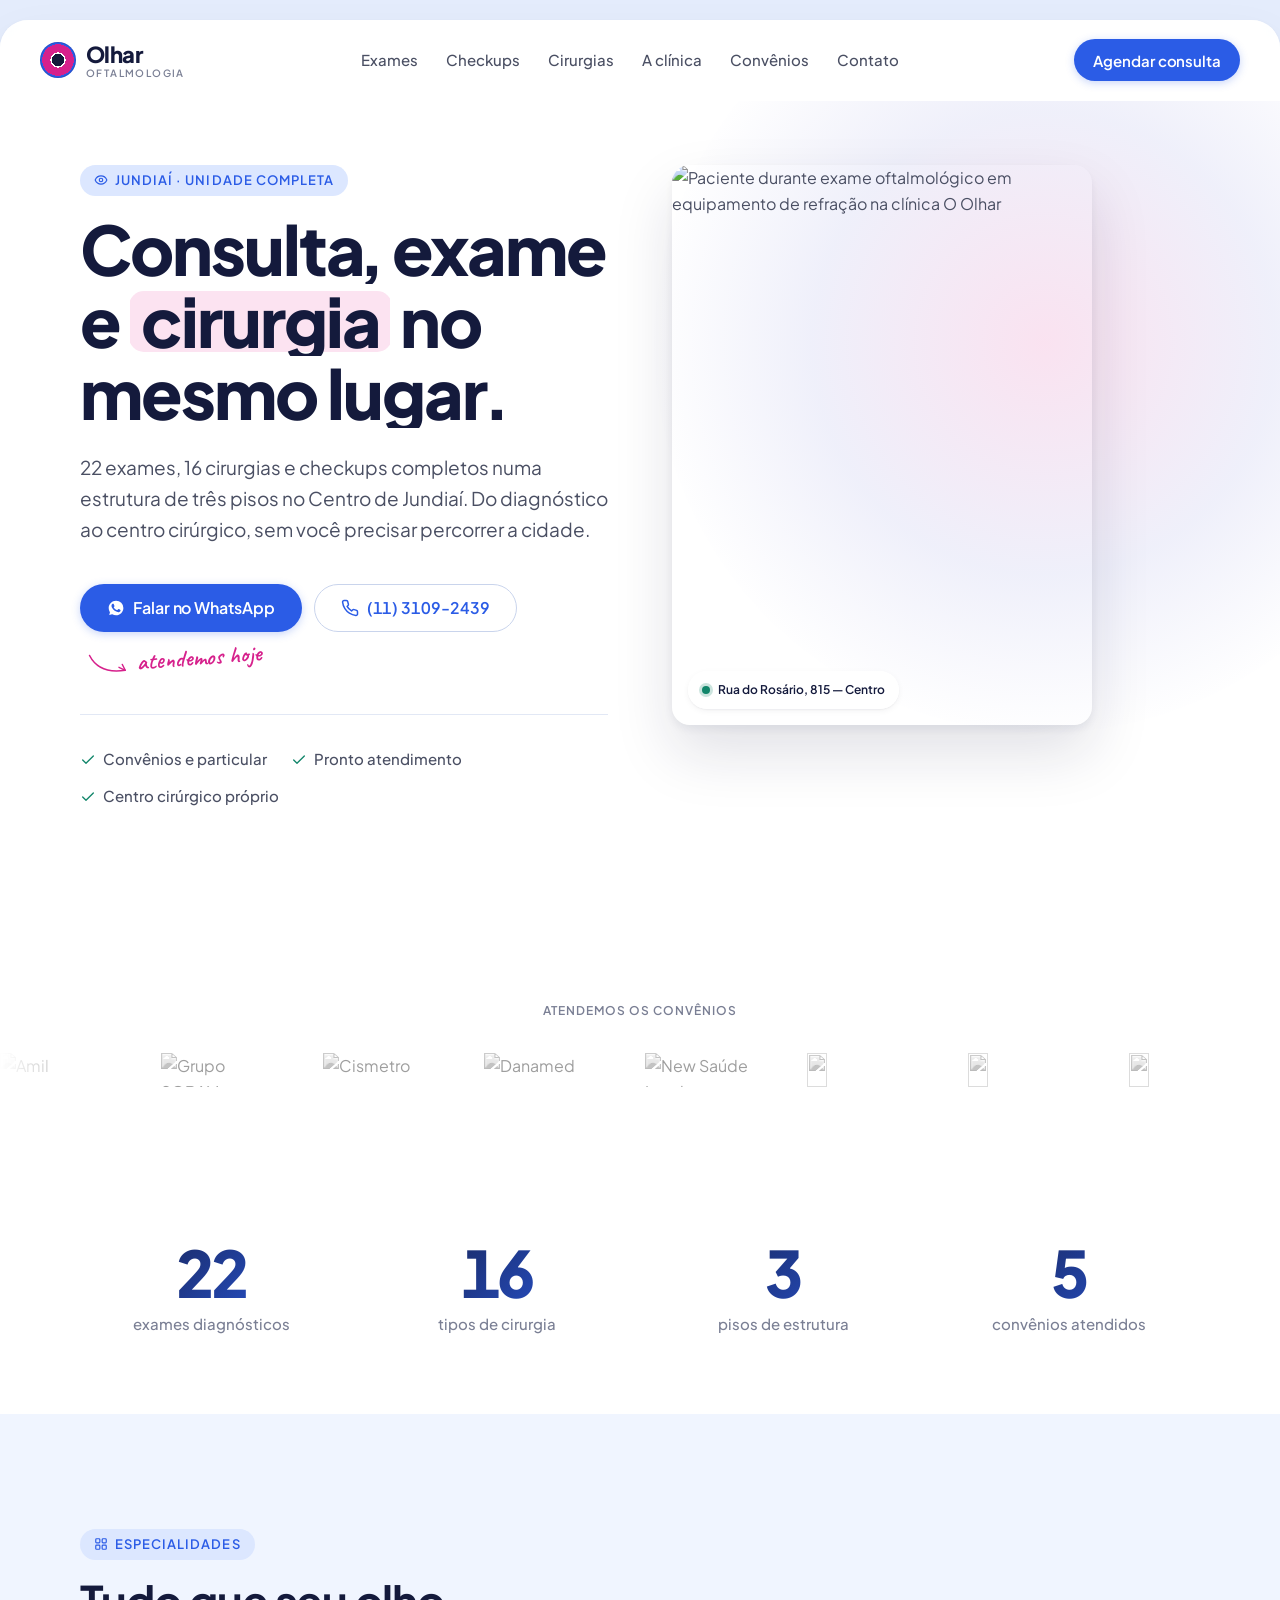
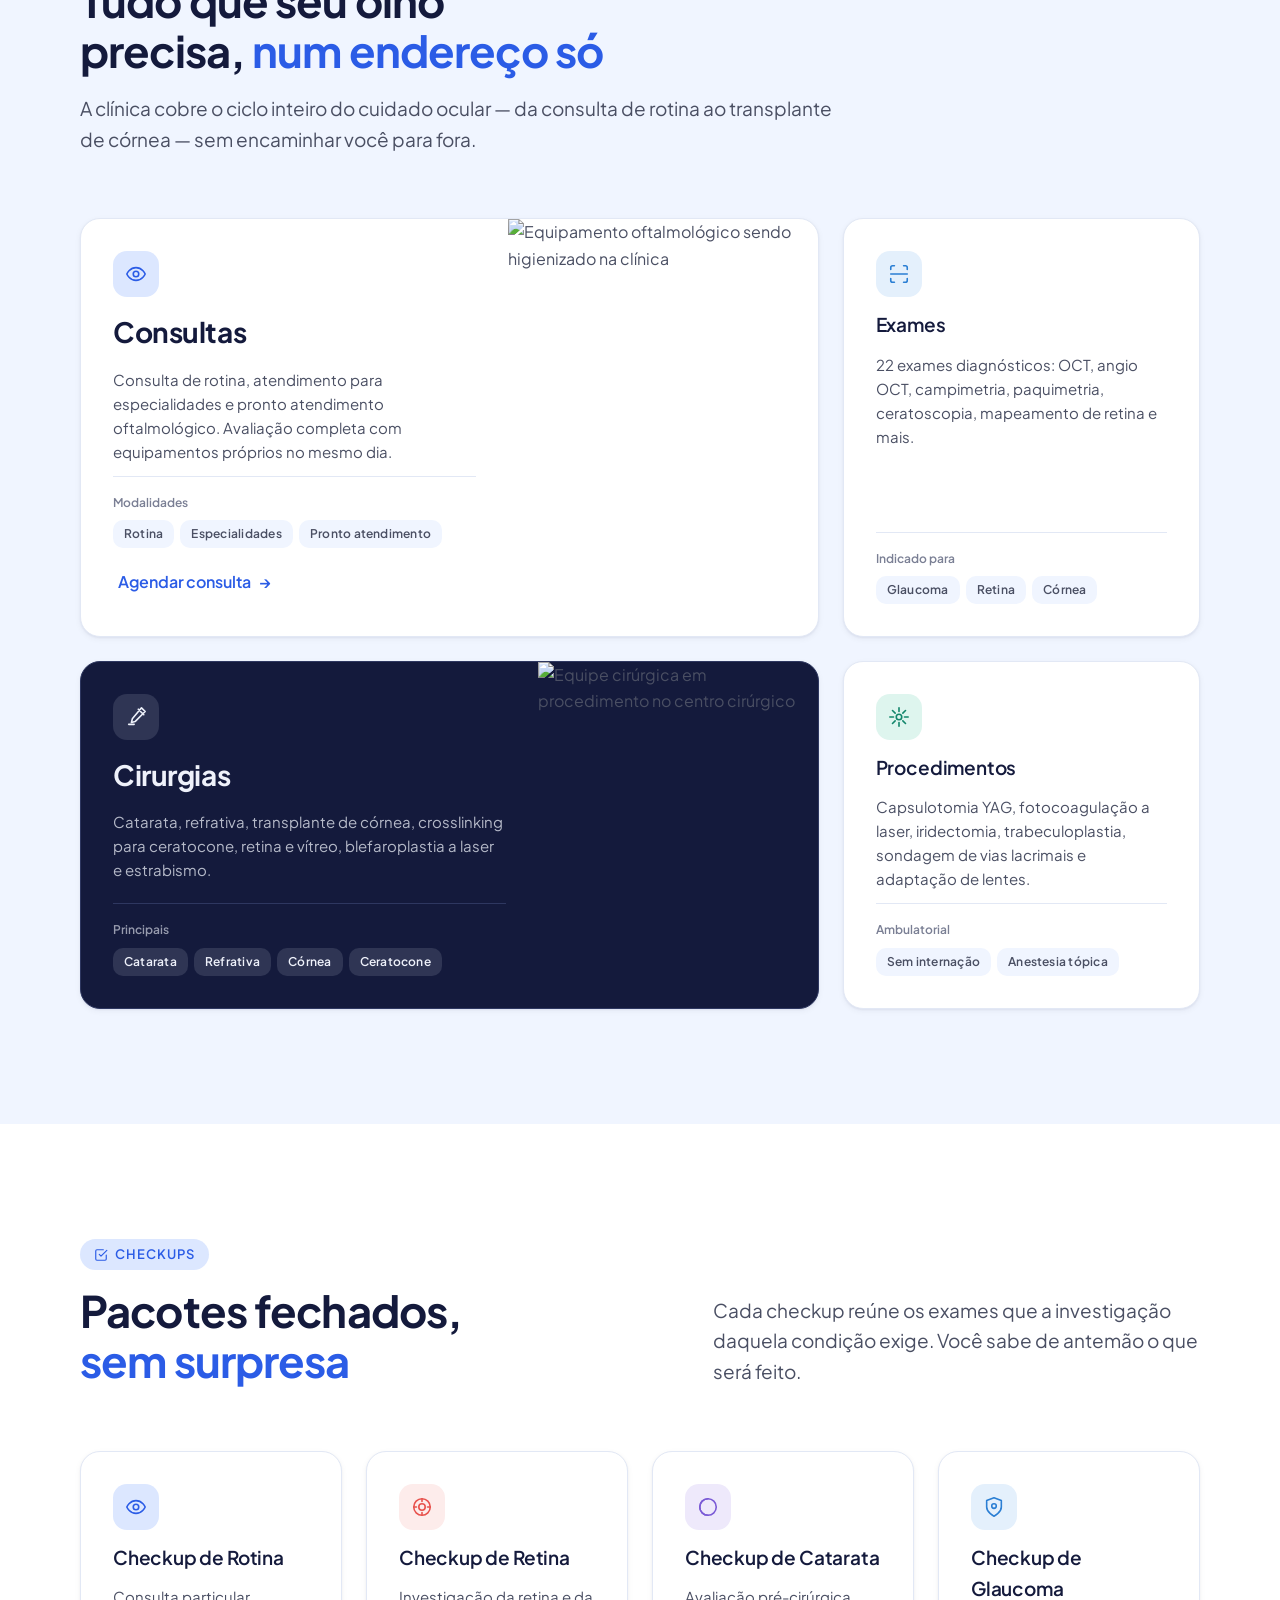
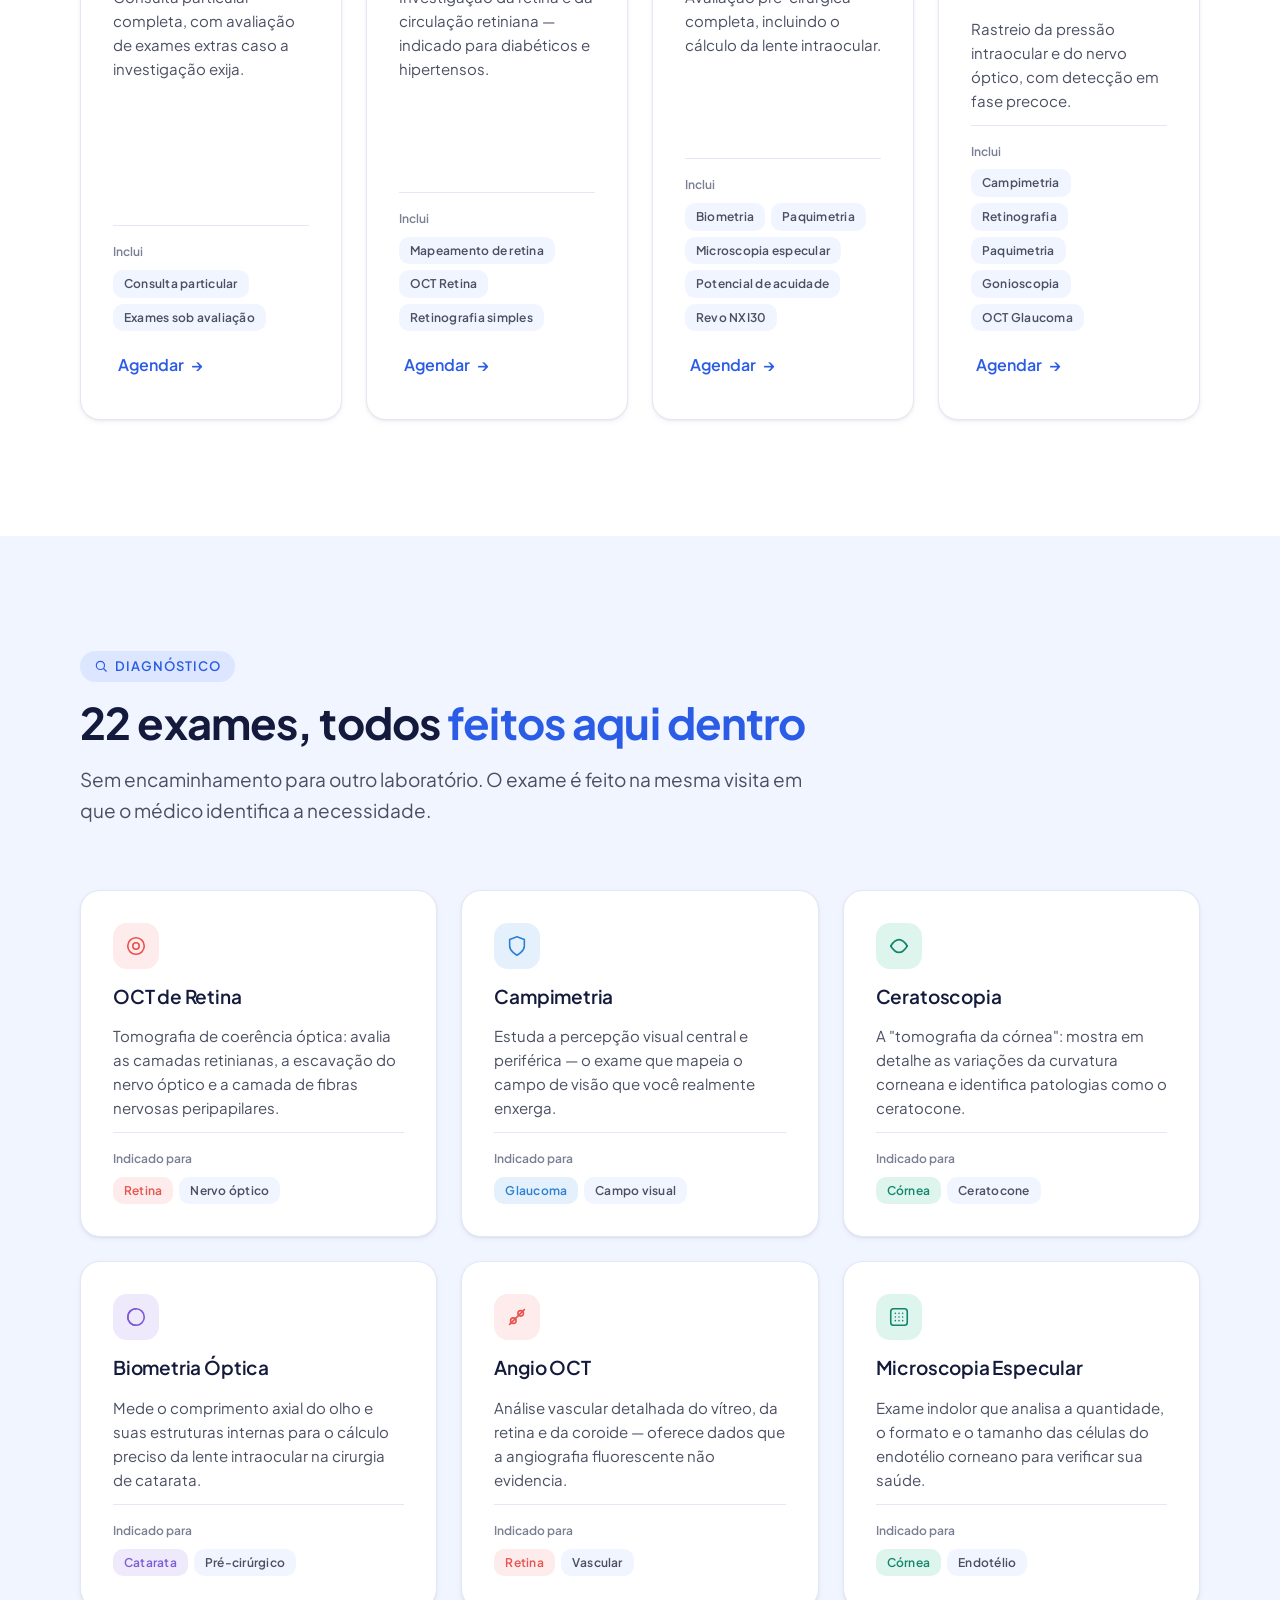
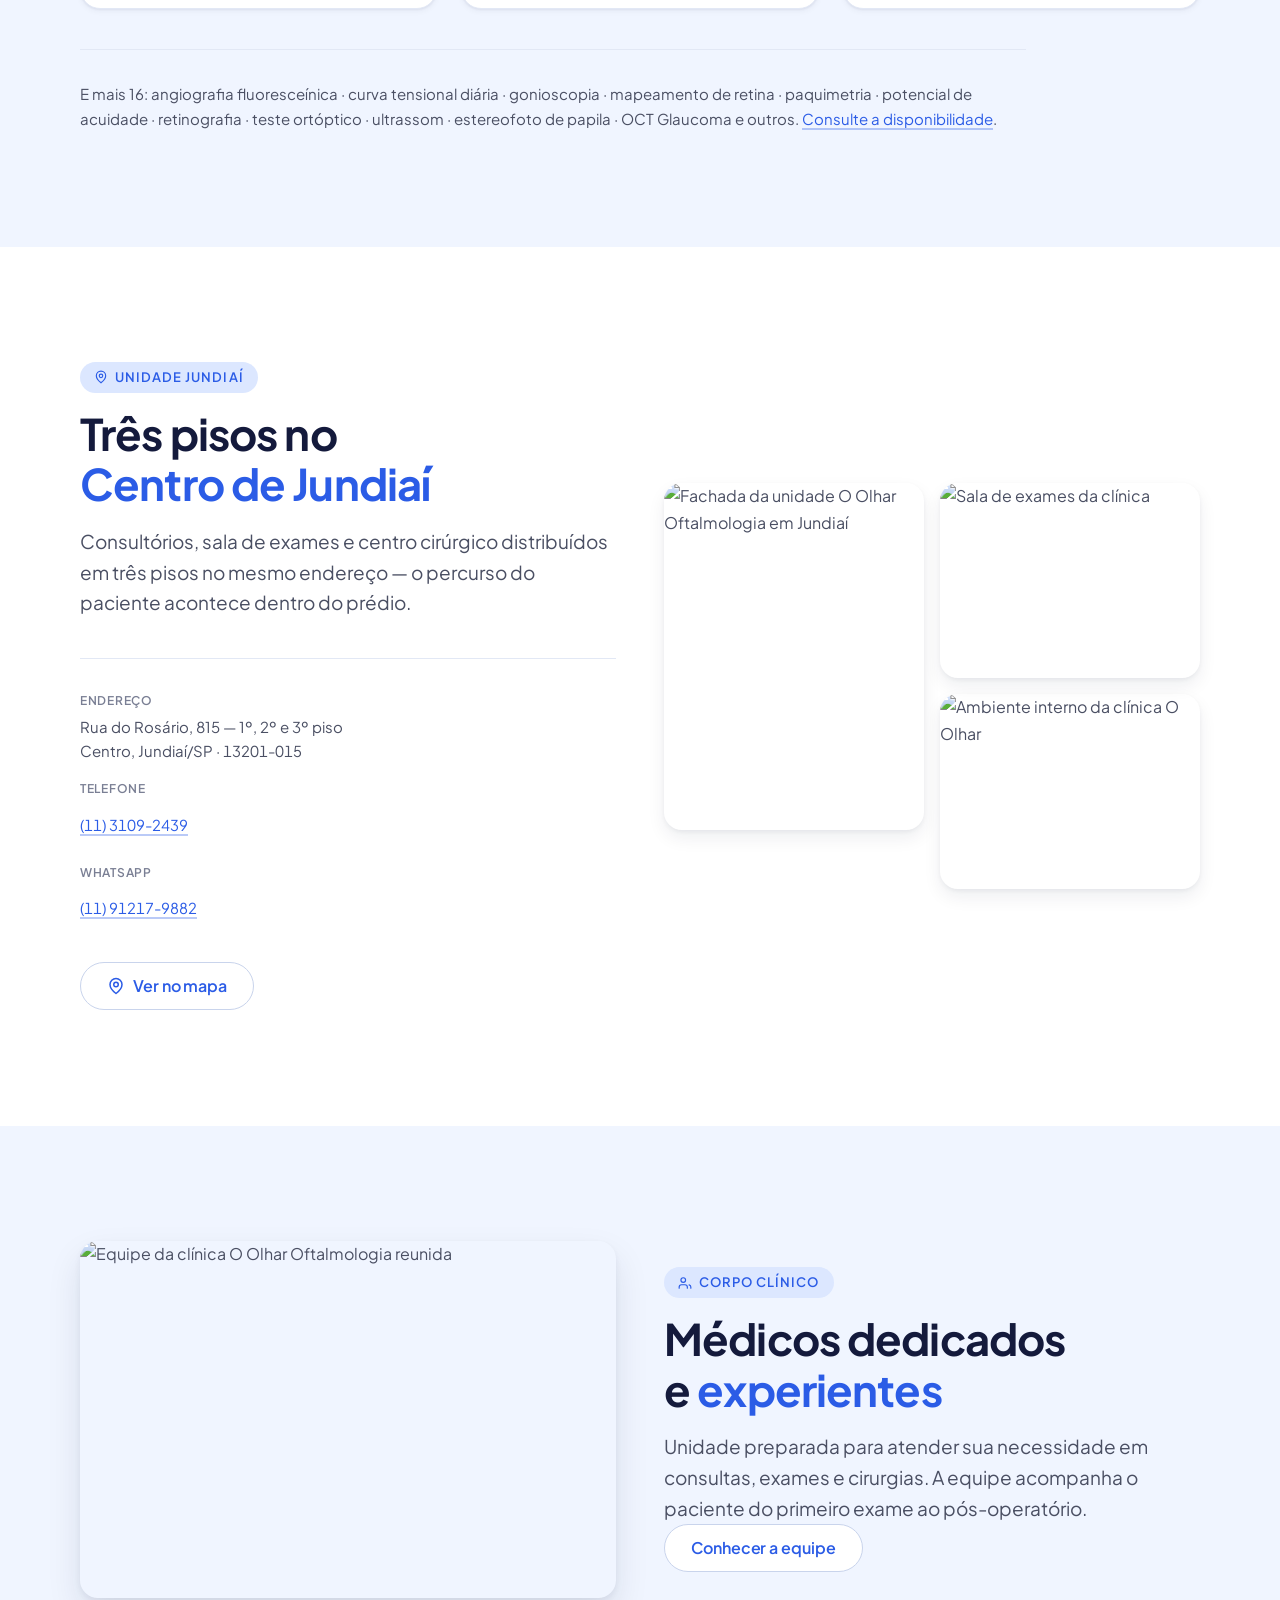
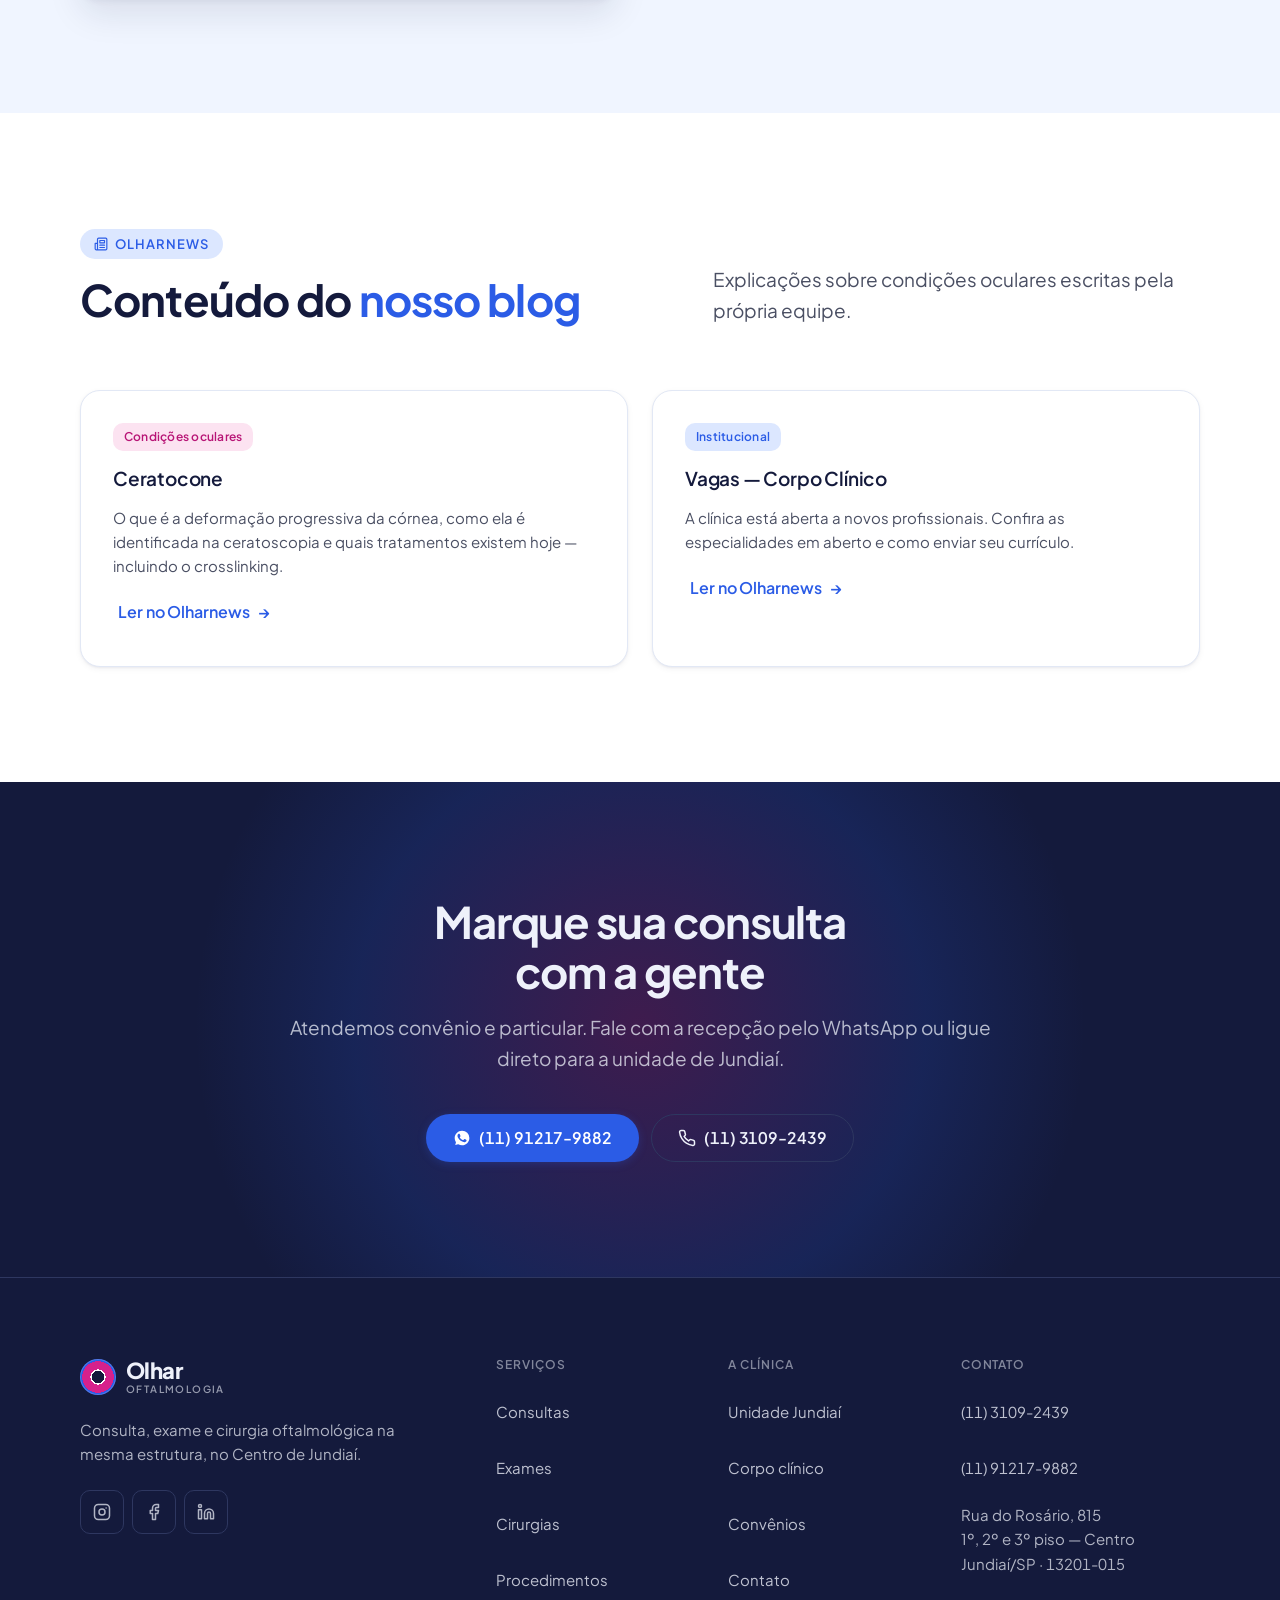
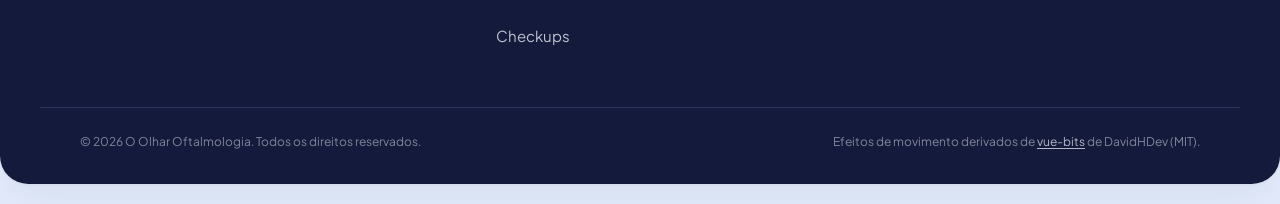
==== index.html @ 522173ee "Proposta de site — publicação via GitHub Pages" ====
<!DOCTYPE html>
<html lang="pt-BR">
<head>
<meta charset="UTF-8">
<meta name="viewport" content="width=device-width, initial-scale=1">
<title>O Olhar Oftalmologia — Consultas, exames e cirurgias em Jundiaí</title>
<meta name="description" content="Clínica oftalmológica completa em Jundiaí: 22 exames, 16 cirurgias e checkups de rotina, retina, catarata e glaucoma. Consulta, diagnóstico e cirurgia na mesma estrutura.">
<meta name="theme-color" content="#E4ECFC">

<meta property="og:type" content="website">
<meta property="og:title" content="O Olhar Oftalmologia — Consultas, exames e cirurgias em Jundiaí">
<meta property="og:description" content="Clínica oftalmológica completa em Jundiaí: 22 exames, 16 cirurgias e checkups de rotina, retina, catarata e glaucoma. Consulta, diagnóstico e cirurgia na mesma estrutura.">
<meta property="og:locale" content="pt_BR">

<link rel="preconnect" href="https://fonts.googleapis.com">
<link rel="preconnect" href="https://fonts.gstatic.com" crossorigin>
<link href="https://fonts.googleapis.com/css2?family=Plus+Jakarta+Sans:ital,wght@0,400;0,500;0,600;0,700;0,800;1,400&family=Caveat:wght@600&display=swap" rel="stylesheet">
<link rel="stylesheet" href="assets/css/style.css">
<link rel="icon" href="data:image/svg+xml,%3Csvg xmlns='http://www.w3.org/2000/svg' viewBox='0 0 32 32'%3E%3Ccircle cx='16' cy='16' r='16' fill='%23141A3C'/%3E%3Ccircle cx='16' cy='16' r='13' fill='%232B5CE6'/%3E%3Ccircle cx='16' cy='16' r='10' fill='%23D6218C'/%3E%3Ccircle cx='16' cy='16' r='6' fill='%23fff'/%3E%3Ccircle cx='16' cy='16' r='4.5' fill='%23141A3C'/%3E%3C/svg%3E">

<script type="application/ld+json">
{
  "@context": "https://schema.org",
  "@type": "MedicalClinic",
  "name": "O Olhar Oftalmologia",
  "medicalSpecialty": "Ophthalmologic",
  "url": "https://oolharoftalmologia.com.br/",
  "telephone": "+551131092439",
  "address": {
    "@type": "PostalAddress",
    "streetAddress": "Rua do Rosário, 815 — 1º, 2º e 3º piso",
    "addressLocality": "Jundiaí",
    "addressRegion": "SP",
    "postalCode": "13201-015",
    "addressCountry": "BR"
  },
  "sameAs": [
    "https://www.instagram.com/oolharoftalmologia/",
    "https://www.facebook.com/oolharoftalmologia",
    "https://www.linkedin.com/company/oolharoftalmologia"
  ]
}
</script>
</head>

<body>
<a class="skiplink" href="#conteudo">Ir para o conteúdo</a>

<div class="paper">

  <!-- ══════════ NAV ══════════ -->
  <header class="nav" data-scrolled="false">
    <a class="nav__brand" href="index.html" aria-label="O Olhar Oftalmologia — página inicial">
      <span class="nav__iris" aria-hidden="true"></span>
      <span class="nav__wordmark"><strong>Olhar</strong><small>Oftalmologia</small></span>
    </a>

    <nav class="nav__menu" id="menu" aria-label="Navegação principal">
      <a class="nav__link" href="exames.html">Exames</a>
      <a class="nav__link" href="checkups.html">Checkups</a>
      <a class="nav__link" href="cirurgias.html">Cirurgias</a>
      <a class="nav__link" href="a-clinica.html">A clínica</a>
      <a class="nav__link" href="convenios.html">Convênios</a>
      <a class="nav__link" href="contato.html">Contato</a>
    </nav>

    <div class="nav__actions">
      <a class="btn btn--primary btn--sm" href="https://wa.me/5511912179882" target="_blank" rel="noopener">
        Agendar consulta
      </a>
      <button class="nav__toggle" type="button" aria-expanded="false" aria-controls="menu" aria-label="Abrir menu">
        <span></span><span></span><span></span>
      </button>
    </div>
  </header>

  <main id="conteudo">

    <!-- ══════════ 1. HERO ══════════ -->
    <section class="hero">
      <div class="hero__bg" aria-hidden="true"></div>

      <div class="container hero__grid">
        <div class="hero__text">
          <p class="eyebrow" data-hero-item="1">
            <svg viewBox="0 0 24 24" fill="none" stroke="currentColor" stroke-width="2" stroke-linecap="round" stroke-linejoin="round" aria-hidden="true"><path d="M2 12s3-7 10-7 10 7 10 7-3 7-10 7-10-7-10-7Z"/><circle cx="12" cy="12" r="3"/></svg>
            Jundiaí · Unidade completa
          </p>

          <h1 class="hero__title" data-hero-item="2">
            <span class="word"><span>Consulta<i class="punct">,</i></span></span>
            <span class="word"><span>exame</span></span>
            <span class="word"><span>e</span></span>
            <span class="word"><span class="mark">cirurgia</span></span>
            <span class="word"><span>no</span></span>
            <span class="word"><span>mesmo</span></span>
            <span class="word"><span>lugar.</span></span>
          </h1>

          <p class="hero__lead" data-hero-item="3">
            22 exames, 16 cirurgias e checkups completos numa estrutura de três pisos
            no Centro de Jundiaí. Do diagnóstico ao centro cirúrgico, sem você precisar
            percorrer a cidade.
          </p>

          <div class="hero__cta" data-hero-item="4">
            <a class="btn btn--primary" data-magnet href="https://wa.me/5511912179882" target="_blank" rel="noopener">
              <svg viewBox="0 0 24 24" fill="currentColor" aria-hidden="true"><path d="M17.47 14.38c-.3-.15-1.76-.87-2.03-.97-.27-.1-.47-.15-.67.15-.2.3-.77.97-.94 1.17-.17.2-.35.22-.65.07-.3-.15-1.26-.46-2.4-1.48-.89-.79-1.49-1.77-1.66-2.07-.17-.3-.02-.46.13-.61.13-.13.3-.35.45-.52.15-.17.2-.3.3-.5.1-.2.05-.37-.02-.52-.08-.15-.67-1.61-.92-2.21-.24-.58-.49-.5-.67-.51h-.57c-.2 0-.52.07-.79.37s-1.04 1.02-1.04 2.48 1.07 2.88 1.22 3.08c.15.2 2.1 3.2 5.08 4.49.71.31 1.26.49 1.69.63.71.23 1.36.19 1.87.12.57-.09 1.76-.72 2.01-1.41.25-.7.25-1.29.17-1.42-.07-.13-.27-.2-.57-.35ZM12.05 21.8h-.01a9.8 9.8 0 0 1-4.99-1.37l-.36-.21-3.71.97.99-3.62-.23-.37a9.78 9.78 0 0 1-1.5-5.22c0-5.4 4.4-9.8 9.81-9.8a9.74 9.74 0 0 1 6.93 2.88 9.72 9.72 0 0 1 2.87 6.93c0 5.4-4.4 9.81-9.8 9.81Z"/></svg>
              Falar no WhatsApp
            </a>
            <a class="btn btn--secondary" href="tel:+551131092439">
              <svg viewBox="0 0 24 24" fill="none" stroke="currentColor" stroke-width="2" stroke-linecap="round" stroke-linejoin="round" aria-hidden="true"><path d="M22 16.92v3a2 2 0 0 1-2.18 2 19.79 19.79 0 0 1-8.63-3.07 19.5 19.5 0 0 1-6-6 19.79 19.79 0 0 1-3.07-8.67A2 2 0 0 1 4.11 2h3a2 2 0 0 1 2 1.72c.13.96.36 1.9.7 2.81a2 2 0 0 1-.45 2.11L8.09 9.91a16 16 0 0 0 6 6l1.27-1.27a2 2 0 0 1 2.11-.45c.9.34 1.85.57 2.81.7A2 2 0 0 1 22 16.92Z"/></svg>
              <span class="tnum">(11) 3109-2439</span>
            </a>

            <span class="handnote" aria-hidden="true">
              <svg viewBox="0 0 48 30"><path d="M2 4c6 14 18 22 40 20" stroke-linecap="round"/><path d="M35 20l7 4-3-7" stroke-linecap="round" stroke-linejoin="round"/></svg>
              atendemos hoje
            </span>
          </div>

          <ul class="hero__proof" data-hero-item="5">
            <li>
              <svg viewBox="0 0 24 24" fill="none" stroke="currentColor" stroke-width="2" stroke-linecap="round" stroke-linejoin="round" aria-hidden="true"><path d="M20 6 9 17l-5-5"/></svg>
              Convênios e particular
            </li>
            <li>
              <svg viewBox="0 0 24 24" fill="none" stroke="currentColor" stroke-width="2" stroke-linecap="round" stroke-linejoin="round" aria-hidden="true"><path d="M20 6 9 17l-5-5"/></svg>
              Pronto atendimento
            </li>
            <li>
              <svg viewBox="0 0 24 24" fill="none" stroke="currentColor" stroke-width="2" stroke-linecap="round" stroke-linejoin="round" aria-hidden="true"><path d="M20 6 9 17l-5-5"/></svg>
              Centro cirúrgico próprio
            </li>
          </ul>
        </div>

        <div class="hero__media media" data-parallax>
          <img src="https://oolharoftalmologia.com.br/wp-content/uploads/2021/11/young-girl-eyes-consult1-1536x1025.jpg"
               alt="Paciente durante exame oftalmológico em equipamento de refração na clínica O Olhar"
               width="1536" height="1025" fetchpriority="high" decoding="async">
          <div class="hero__badge">
            <span class="hero__badge-dot" aria-hidden="true"></span>
            Rua do Rosário, 815 — Centro
          </div>
        </div>
      </div>
    </section>

    <!-- ══════════ 2. CONVÊNIOS (marquee) ══════════ -->
    <section class="convenios" id="convenios" aria-label="Convênios atendidos">
      <div class="container">
        <p class="convenios__label" data-reveal>Atendemos os convênios</p>
      </div>
      <div class="marquee">
        <div class="marquee__track">
          <img src="https://oolharoftalmologia.com.br/wp-content/uploads/2022/10/a2.png" alt="Amil" width="160" height="48" loading="lazy" decoding="async">
          <img src="https://oolharoftalmologia.com.br/wp-content/uploads/2022/10/LOGO1-Grupo-SOBAM.png" alt="Grupo SOBAM" width="160" height="48" loading="lazy" decoding="async">
          <img src="https://oolharoftalmologia.com.br/wp-content/uploads/2022/10/cismetro-consorcio-intas-norte.png" alt="Cismetro" width="160" height="48" loading="lazy" decoding="async">
          <img src="https://oolharoftalmologia.com.br/wp-content/uploads/2022/10/cto-convenio-danamed.jpg" alt="Danamed" width="160" height="48" loading="lazy" decoding="async">
          <img src="https://oolharoftalmologia.com.br/wp-content/uploads/2024/07/unnamed.png" alt="New Saúde Leader" width="160" height="48" loading="lazy" decoding="async">
          <!-- duplicata para o loop fechar sem salto -->
          <img src="https://oolharoftalmologia.com.br/wp-content/uploads/2022/10/a2.png" alt="" aria-hidden="true" width="160" height="48" loading="lazy" decoding="async">
          <img src="https://oolharoftalmologia.com.br/wp-content/uploads/2022/10/LOGO1-Grupo-SOBAM.png" alt="" aria-hidden="true" width="160" height="48" loading="lazy" decoding="async">
          <img src="https://oolharoftalmologia.com.br/wp-content/uploads/2022/10/cismetro-consorcio-intas-norte.png" alt="" aria-hidden="true" width="160" height="48" loading="lazy" decoding="async">
          <img src="https://oolharoftalmologia.com.br/wp-content/uploads/2022/10/cto-convenio-danamed.jpg" alt="" aria-hidden="true" width="160" height="48" loading="lazy" decoding="async">
          <img src="https://oolharoftalmologia.com.br/wp-content/uploads/2024/07/unnamed.png" alt="" aria-hidden="true" width="160" height="48" loading="lazy" decoding="async">
        </div>
      </div>
    </section>

    <!-- ══════════ 3. ESTATÍSTICAS ══════════ -->
    <section class="stats" aria-label="A clínica em números">
      <div class="container stats__grid">
        <div class="stat" data-reveal data-reveal-delay="0">
          <p class="stat__value"><span data-count="22">0</span></p>
          <p class="stat__label">exames diagnósticos</p>
        </div>
        <div class="stat" data-reveal data-reveal-delay="80">
          <p class="stat__value"><span data-count="16">0</span></p>
          <p class="stat__label">tipos de cirurgia</p>
        </div>
        <div class="stat" data-reveal data-reveal-delay="160">
          <p class="stat__value"><span data-count="3">0</span></p>
          <p class="stat__label">pisos de estrutura</p>
        </div>
        <div class="stat" data-reveal data-reveal-delay="240">
          <p class="stat__value"><span data-count="5">0</span></p>
          <p class="stat__label">convênios atendidos</p>
        </div>
      </div>
    </section>

    <!-- ══════════ 4. BENTO — ESPECIALIDADES ══════════ -->
    <section class="section section--tint" id="especialidades">
      <div class="container">
        <header class="section__head">
          <p class="eyebrow" data-reveal>
            <svg viewBox="0 0 24 24" fill="none" stroke="currentColor" stroke-width="2" stroke-linecap="round" stroke-linejoin="round" aria-hidden="true"><rect x="3" y="3" width="7" height="7" rx="1.5"/><rect x="14" y="3" width="7" height="7" rx="1.5"/><rect x="3" y="14" width="7" height="7" rx="1.5"/><rect x="14" y="14" width="7" height="7" rx="1.5"/></svg>
            Especialidades
          </p>
          <h2 class="section__title" data-reveal data-reveal-delay="60">
            Tudo que seu olho precisa, <span class="h2-accent">num endereço só</span>
          </h2>
          <p class="section__lead" data-reveal data-reveal-delay="120">
            A clínica cobre o ciclo inteiro do cuidado ocular — da consulta de rotina
            ao transplante de córnea — sem encaminhar você para fora.
          </p>
        </header>

        <div class="bento">

          <!-- destaque grande -->
          <article class="card card--feature bento__a" data-reveal data-reveal-delay="0">
            <div class="card__body">
              <span class="card__icon" aria-hidden="true">
                <svg viewBox="0 0 24 24" fill="none" stroke="currentColor" stroke-linecap="round" stroke-linejoin="round"><path d="M2 12s3-7 10-7 10 7 10 7-3 7-10 7-10-7-10-7Z"/><circle cx="12" cy="12" r="3"/></svg>
              </span>
              <h3 class="card__title card__title--lg">Consultas</h3>
              <p class="card__desc">
                Consulta de rotina, atendimento para especialidades e pronto atendimento
                oftalmológico. Avaliação completa com equipamentos próprios no mesmo dia.
              </p>
              <div class="card__tags">
                <span class="card__tags-label">Modalidades</span>
                <span class="chip">Rotina</span>
                <span class="chip">Especialidades</span>
                <span class="chip">Pronto atendimento</span>
              </div>
              <a class="btn btn--text" href="contato.html">Agendar consulta</a>
            </div>
            <div class="card__media media">
              <img src="https://oolharoftalmologia.com.br/wp-content/uploads/2021/11/optometrist-with-face-mask-disinfecting-special-equipment-eye-care-new-normal-concept-1-scaled.jpg"
                   alt="Equipamento oftalmológico sendo higienizado na clínica" width="1200" height="800" loading="lazy" decoding="async">
            </div>
            <span class="card__arrow" aria-hidden="true">
              <svg viewBox="0 0 24 24" fill="none" stroke="currentColor" stroke-width="2" stroke-linecap="round" stroke-linejoin="round"><path d="M7 17 17 7M8 7h9v9"/></svg>
            </span>
          </article>

          <!-- exames -->
          <article class="card bento__b" data-reveal data-reveal-delay="80">
            <span class="card__icon card__icon--glaucoma" aria-hidden="true">
              <svg viewBox="0 0 24 24" fill="none" stroke="currentColor" stroke-linecap="round" stroke-linejoin="round"><path d="M3 7V5a2 2 0 0 1 2-2h2M17 3h2a2 2 0 0 1 2 2v2M21 17v2a2 2 0 0 1-2 2h-2M7 21H5a2 2 0 0 1-2-2v-2"/><path d="M3 12h18"/></svg>
            </span>
            <h3 class="card__title">Exames</h3>
            <p class="card__desc">
              22 exames diagnósticos: OCT, angio OCT, campimetria, paquimetria,
              ceratoscopia, mapeamento de retina e mais.
            </p>
            <div class="card__tags">
              <span class="card__tags-label">Indicado para</span>
              <span class="chip">Glaucoma</span>
              <span class="chip">Retina</span>
              <span class="chip">Córnea</span>
            </div>
            <span class="card__arrow" aria-hidden="true">
              <svg viewBox="0 0 24 24" fill="none" stroke="currentColor" stroke-width="2" stroke-linecap="round" stroke-linejoin="round"><path d="M7 17 17 7M8 7h9v9"/></svg>
            </span>
            <a class="card__link" href="exames.html"><span class="sr-only">Ver todos os exames</span></a>
          </article>

          <!-- cirurgias -->
          <article class="card card--dark bento__c" data-reveal data-reveal-delay="160">
            <div class="card__body">
              <span class="card__icon card__icon--onDark" aria-hidden="true">
                <svg viewBox="0 0 24 24" fill="none" stroke="currentColor" stroke-linecap="round" stroke-linejoin="round"><path d="m14.5 3.5 6 6M18 2l4 4-11 11-4 1 1-4Z"/><path d="M4 20h6"/></svg>
              </span>
              <h3 class="card__title card__title--lg">Cirurgias</h3>
              <p class="card__desc">
                Catarata, refrativa, transplante de córnea, crosslinking para ceratocone,
                retina e vítreo, blefaroplastia a laser e estrabismo.
              </p>
              <div class="card__tags card__tags--onDark">
                <span class="card__tags-label">Principais</span>
                <span class="chip chip--onDark">Catarata</span>
                <span class="chip chip--onDark">Refrativa</span>
                <span class="chip chip--onDark">Córnea</span>
                <span class="chip chip--onDark">Ceratocone</span>
              </div>
            </div>
            <div class="card__media media">
              <img src="https://oolharoftalmologia.com.br/wp-content/uploads/2021/11/best-thank-you-gifts-for-surgeons-1536x1024.jpg"
                   alt="Equipe cirúrgica em procedimento no centro cirúrgico" width="1536" height="1024" loading="lazy" decoding="async">
            </div>
            <span class="card__arrow" aria-hidden="true">
              <svg viewBox="0 0 24 24" fill="none" stroke="currentColor" stroke-width="2" stroke-linecap="round" stroke-linejoin="round"><path d="M7 17 17 7M8 7h9v9"/></svg>
            </span>
          </article>

          <!-- procedimentos -->
          <article class="card bento__d" data-reveal data-reveal-delay="240">
            <span class="card__icon card__icon--cornea" aria-hidden="true">
              <svg viewBox="0 0 24 24" fill="none" stroke="currentColor" stroke-linecap="round" stroke-linejoin="round"><path d="M12 2v4M12 18v4M2 12h4M18 12h4M4.9 4.9l2.9 2.9M16.2 16.2l2.9 2.9M19.1 4.9l-2.9 2.9M7.8 16.2l-2.9 2.9"/><circle cx="12" cy="12" r="3"/></svg>
            </span>
            <h3 class="card__title">Procedimentos</h3>
            <p class="card__desc">
              Capsulotomia YAG, fotocoagulação a laser, iridectomia, trabeculoplastia,
              sondagem de vias lacrimais e adaptação de lentes.
            </p>
            <div class="card__tags">
              <span class="card__tags-label">Ambulatorial</span>
              <span class="chip">Sem internação</span>
              <span class="chip">Anestesia tópica</span>
            </div>
            <span class="card__arrow" aria-hidden="true">
              <svg viewBox="0 0 24 24" fill="none" stroke="currentColor" stroke-width="2" stroke-linecap="round" stroke-linejoin="round"><path d="M7 17 17 7M8 7h9v9"/></svg>
            </span>
          </article>

        </div>
      </div>
    </section>

    <!-- ══════════ 5. CHECKUPS ══════════ -->
    <section class="section" id="checkups">
      <div class="container">
        <header class="section__head section__head--split">
          <div>
            <p class="eyebrow" data-reveal>
              <svg viewBox="0 0 24 24" fill="none" stroke="currentColor" stroke-width="2" stroke-linecap="round" stroke-linejoin="round" aria-hidden="true"><path d="M9 11l3 3L22 4"/><path d="M21 12v7a2 2 0 0 1-2 2H5a2 2 0 0 1-2-2V5a2 2 0 0 1 2-2h11"/></svg>
              Checkups
            </p>
            <h2 class="section__title" data-reveal data-reveal-delay="60">
              Pacotes fechados, <span class="h2-accent">sem surpresa</span>
            </h2>
          </div>
          <p class="section__lead" data-reveal data-reveal-delay="120">
            Cada checkup reúne os exames que a investigação daquela condição exige.
            Você sabe de antemão o que será feito.
          </p>
        </header>

        <div class="grid grid--4">

          <article class="card" data-reveal data-reveal-delay="0">
            <span class="card__icon" aria-hidden="true">
              <svg viewBox="0 0 24 24" fill="none" stroke="currentColor" stroke-linecap="round" stroke-linejoin="round"><path d="M2 12s3-7 10-7 10 7 10 7-3 7-10 7-10-7-10-7Z"/><circle cx="12" cy="12" r="3"/></svg>
            </span>
            <h3 class="card__title">Checkup de Rotina</h3>
            <p class="card__desc">Consulta particular completa, com avaliação de exames extras caso a investigação exija.</p>
            <div class="card__tags">
              <span class="card__tags-label">Inclui</span>
              <span class="chip">Consulta particular</span>
              <span class="chip">Exames sob avaliação</span>
            </div>
            <a class="btn btn--text" href="contato.html">Agendar</a>
          </article>

          <article class="card" data-reveal data-reveal-delay="80">
            <span class="card__icon card__icon--retina" aria-hidden="true">
              <svg viewBox="0 0 24 24" fill="none" stroke="currentColor" stroke-linecap="round" stroke-linejoin="round"><circle cx="12" cy="12" r="9"/><circle cx="12" cy="12" r="3.5"/><path d="M12 3v3M12 18v3M3 12h3M18 12h3"/></svg>
            </span>
            <h3 class="card__title">Checkup de Retina</h3>
            <p class="card__desc">Investigação da retina e da circulação retiniana — indicado para diabéticos e hipertensos.</p>
            <div class="card__tags">
              <span class="card__tags-label">Inclui</span>
              <span class="chip">Mapeamento de retina</span>
              <span class="chip">OCT Retina</span>
              <span class="chip">Retinografia simples</span>
            </div>
            <a class="btn btn--text" href="contato.html">Agendar</a>
          </article>

          <article class="card" data-reveal data-reveal-delay="160">
            <span class="card__icon card__icon--catarata" aria-hidden="true">
              <svg viewBox="0 0 24 24" fill="none" stroke="currentColor" stroke-linecap="round" stroke-linejoin="round"><circle cx="12" cy="12" r="9"/><path d="M12 3a9 9 0 0 0 0 18"/></svg>
            </span>
            <h3 class="card__title">Checkup de Catarata</h3>
            <p class="card__desc">Avaliação pré-cirúrgica completa, incluindo o cálculo da lente intraocular.</p>
            <div class="card__tags">
              <span class="card__tags-label">Inclui</span>
              <span class="chip">Biometria</span>
              <span class="chip">Paquimetria</span>
              <span class="chip">Microscopia especular</span>
              <span class="chip">Potencial de acuidade</span>
              <span class="chip">Revo NXI30</span>
            </div>
            <a class="btn btn--text" href="contato.html">Agendar</a>
          </article>

          <article class="card" data-reveal data-reveal-delay="240">
            <span class="card__icon card__icon--glaucoma" aria-hidden="true">
              <svg viewBox="0 0 24 24" fill="none" stroke="currentColor" stroke-linecap="round" stroke-linejoin="round"><path d="M12 22s8-4 8-10V5l-8-3-8 3v7c0 6 8 10 8 10Z"/><circle cx="12" cy="11" r="2.5"/></svg>
            </span>
            <h3 class="card__title">Checkup de Glaucoma</h3>
            <p class="card__desc">Rastreio da pressão intraocular e do nervo óptico, com detecção em fase precoce.</p>
            <div class="card__tags">
              <span class="card__tags-label">Inclui</span>
              <span class="chip">Campimetria</span>
              <span class="chip">Retinografia</span>
              <span class="chip">Paquimetria</span>
              <span class="chip">Gonioscopia</span>
              <span class="chip">OCT Glaucoma</span>
            </div>
            <a class="btn btn--text" href="contato.html">Agendar</a>
          </article>

        </div>
      </div>
    </section>

    <!-- ══════════ 6. EXAMES ══════════ -->
    <section class="section section--tint" id="exames">
      <div class="container">
        <header class="section__head">
          <p class="eyebrow" data-reveal>
            <svg viewBox="0 0 24 24" fill="none" stroke="currentColor" stroke-width="2" stroke-linecap="round" stroke-linejoin="round" aria-hidden="true"><circle cx="11" cy="11" r="7"/><path d="m21 21-4.3-4.3"/></svg>
            Diagnóstico
          </p>
          <h2 class="section__title" data-reveal data-reveal-delay="60">
            22 exames, todos <span class="h2-accent">feitos aqui dentro</span>
          </h2>
          <p class="section__lead" data-reveal data-reveal-delay="120">
            Sem encaminhamento para outro laboratório. O exame é feito na mesma visita
            em que o médico identifica a necessidade.
          </p>
        </header>

        <div class="grid grid--3">

          <article class="card card--exam" data-reveal data-reveal-delay="0">
            <span class="card__icon card__icon--retina" aria-hidden="true">
              <svg viewBox="0 0 24 24" fill="none" stroke="currentColor" stroke-linecap="round" stroke-linejoin="round"><circle cx="12" cy="12" r="9"/><circle cx="12" cy="12" r="3.5"/></svg>
            </span>
            <h3 class="card__title">OCT de Retina</h3>
            <p class="card__desc">Tomografia de coerência óptica: avalia as camadas retinianas, a escavação do nervo óptico e a camada de fibras nervosas peripapilares.</p>
            <div class="card__tags"><span class="card__tags-label">Indicado para</span><span class="chip chip--retina">Retina</span><span class="chip">Nervo óptico</span></div>
          </article>

          <article class="card card--exam" data-reveal data-reveal-delay="80">
            <span class="card__icon card__icon--glaucoma" aria-hidden="true">
              <svg viewBox="0 0 24 24" fill="none" stroke="currentColor" stroke-linecap="round" stroke-linejoin="round"><path d="M12 22s8-4 8-10V5l-8-3-8 3v7c0 6 8 10 8 10Z"/></svg>
            </span>
            <h3 class="card__title">Campimetria</h3>
            <p class="card__desc">Estuda a percepção visual central e periférica — o exame que mapeia o campo de visão que você realmente enxerga.</p>
            <div class="card__tags"><span class="card__tags-label">Indicado para</span><span class="chip chip--glaucoma">Glaucoma</span><span class="chip">Campo visual</span></div>
          </article>

          <article class="card card--exam" data-reveal data-reveal-delay="160">
            <span class="card__icon card__icon--cornea" aria-hidden="true">
              <svg viewBox="0 0 24 24" fill="none" stroke="currentColor" stroke-linecap="round" stroke-linejoin="round"><path d="M3 12c3-5 6-7 9-7s6 2 9 7"/><path d="M3 12c3 5 6 7 9 7s6-2 9-7"/></svg>
            </span>
            <h3 class="card__title">Ceratoscopia</h3>
            <p class="card__desc">A "tomografia da córnea": mostra em detalhe as variações da curvatura corneana e identifica patologias como o ceratocone.</p>
            <div class="card__tags"><span class="card__tags-label">Indicado para</span><span class="chip chip--cornea">Córnea</span><span class="chip">Ceratocone</span></div>
          </article>

          <article class="card card--exam" data-reveal data-reveal-delay="0">
            <span class="card__icon card__icon--catarata" aria-hidden="true">
              <svg viewBox="0 0 24 24" fill="none" stroke="currentColor" stroke-linecap="round" stroke-linejoin="round"><circle cx="12" cy="12" r="9"/><path d="M12 3a9 9 0 0 0 0 18"/></svg>
            </span>
            <h3 class="card__title">Biometria Óptica</h3>
            <p class="card__desc">Mede o comprimento axial do olho e suas estruturas internas para o cálculo preciso da lente intraocular na cirurgia de catarata.</p>
            <div class="card__tags"><span class="card__tags-label">Indicado para</span><span class="chip chip--catarata">Catarata</span><span class="chip">Pré-cirúrgico</span></div>
          </article>

          <article class="card card--exam" data-reveal data-reveal-delay="80">
            <span class="card__icon card__icon--retina" aria-hidden="true">
              <svg viewBox="0 0 24 24" fill="none" stroke="currentColor" stroke-linecap="round" stroke-linejoin="round"><path d="M4 20 20 4"/><circle cx="8" cy="16" r="3"/><circle cx="16" cy="8" r="3"/></svg>
            </span>
            <h3 class="card__title">Angio OCT</h3>
            <p class="card__desc">Análise vascular detalhada do vítreo, da retina e da coroide — oferece dados que a angiografia fluorescente não evidencia.</p>
            <div class="card__tags"><span class="card__tags-label">Indicado para</span><span class="chip chip--retina">Retina</span><span class="chip">Vascular</span></div>
          </article>

          <article class="card card--exam" data-reveal data-reveal-delay="160">
            <span class="card__icon card__icon--cornea" aria-hidden="true">
              <svg viewBox="0 0 24 24" fill="none" stroke="currentColor" stroke-linecap="round" stroke-linejoin="round"><rect x="3" y="3" width="18" height="18" rx="3"/><path d="M8 8h.01M12 8h.01M16 8h.01M8 12h.01M12 12h.01M16 12h.01M8 16h.01M12 16h.01M16 16h.01"/></svg>
            </span>
            <h3 class="card__title">Microscopia Especular</h3>
            <p class="card__desc">Exame indolor que analisa a quantidade, o formato e o tamanho das células do endotélio corneano para verificar sua saúde.</p>
            <div class="card__tags"><span class="card__tags-label">Indicado para</span><span class="chip chip--cornea">Córnea</span><span class="chip">Endotélio</span></div>
          </article>

        </div>

        <p class="section__more" data-reveal>
          E mais 16: angiografia fluoresceínica · curva tensional diária · gonioscopia ·
          mapeamento de retina · paquimetria · potencial de acuidade · retinografia ·
          teste ortóptico · ultrassom · estereofoto de papila · OCT Glaucoma e outros.
          <a class="link" href="contato.html">Consulte a disponibilidade</a>.
        </p>
      </div>
    </section>

    <!-- ══════════ 7. UNIDADE ══════════ -->
    <section class="section" id="unidade">
      <div class="container unidade">
        <div class="unidade__text">
          <p class="eyebrow" data-reveal>
            <svg viewBox="0 0 24 24" fill="none" stroke="currentColor" stroke-width="2" stroke-linecap="round" stroke-linejoin="round" aria-hidden="true"><path d="M20 10c0 6-8 12-8 12s-8-6-8-12a8 8 0 0 1 16 0Z"/><circle cx="12" cy="10" r="3"/></svg>
            Unidade Jundiaí
          </p>
          <h2 class="section__title" data-reveal data-reveal-delay="60">
            Três pisos no <span class="h2-accent">Centro de Jundiaí</span>
          </h2>
          <p class="section__lead" data-reveal data-reveal-delay="120">
            Consultórios, sala de exames e centro cirúrgico distribuídos em três pisos
            no mesmo endereço — o percurso do paciente acontece dentro do prédio.
          </p>

          <dl class="unidade__facts" data-reveal data-reveal-delay="180">
            <div>
              <dt>Endereço</dt>
              <dd>Rua do Rosário, 815 — 1º, 2º e 3º piso<br>Centro, Jundiaí/SP · <span class="tnum">13201-015</span></dd>
            </div>
            <div>
              <dt>Telefone</dt>
              <dd><a class="link tnum" href="tel:+551131092439">(11) 3109-2439</a></dd>
            </div>
            <div>
              <dt>WhatsApp</dt>
              <dd><a class="link tnum" href="https://wa.me/5511912179882" target="_blank" rel="noopener">(11) 91217-9882</a></dd>
            </div>
          </dl>

          <a class="btn btn--secondary" data-reveal data-reveal-delay="240"
             href="https://www.google.com/maps/search/?api=1&query=Rua+do+Ros%C3%A1rio+815+Centro+Jundia%C3%AD+SP"
             target="_blank" rel="noopener">
            <svg viewBox="0 0 24 24" fill="none" stroke="currentColor" stroke-width="2" stroke-linecap="round" stroke-linejoin="round" aria-hidden="true"><path d="M20 10c0 6-8 12-8 12s-8-6-8-12a8 8 0 0 1 16 0Z"/><circle cx="12" cy="10" r="3"/></svg>
            Ver no mapa
          </a>
        </div>

        <div class="unidade__gallery">
          <div class="media unidade__img unidade__img--tall" data-reveal="scale" data-reveal-delay="0">
            <img src="https://oolharoftalmologia.com.br/wp-content/uploads/2021/12/IMG-20211217-WA0035-768x1152.jpg"
                 alt="Fachada da unidade O Olhar Oftalmologia em Jundiaí" width="768" height="1152" loading="lazy" decoding="async">
          </div>
          <div class="media unidade__img" data-reveal="scale" data-reveal-delay="100">
            <img src="https://oolharoftalmologia.com.br/wp-content/uploads/2022/02/181e956f-962e-475e-9ac1-46e81f7e87d6.jpg"
                 alt="Sala de exames da clínica" width="1000" height="750" loading="lazy" decoding="async">
          </div>
          <div class="media unidade__img" data-reveal="scale" data-reveal-delay="200">
            <img src="https://oolharoftalmologia.com.br/wp-content/uploads/2022/02/1901cb38-b383-4898-85d9-d74b98f5df19.jpg"
                 alt="Ambiente interno da clínica O Olhar" width="1000" height="750" loading="lazy" decoding="async">
          </div>
        </div>
      </div>
    </section>

    <!-- ══════════ 8. EQUIPE ══════════ -->
    <section class="section section--tint" id="equipe">
      <div class="container equipe">
        <div class="media equipe__photo" data-reveal="left">
          <img src="https://oolharoftalmologia.com.br/wp-content/uploads/2022/03/1Nosso-time-esta-de-bracos-abertos-p-cuidar-da-sua-visao.jpg"
               alt="Equipe da clínica O Olhar Oftalmologia reunida" width="1200" height="800" loading="lazy" decoding="async">
        </div>
        <div class="equipe__text" data-reveal="right" data-reveal-delay="80">
          <p class="eyebrow">
            <svg viewBox="0 0 24 24" fill="none" stroke="currentColor" stroke-width="2" stroke-linecap="round" stroke-linejoin="round" aria-hidden="true"><path d="M16 21v-2a4 4 0 0 0-4-4H6a4 4 0 0 0-4 4v2"/><circle cx="9" cy="7" r="4"/><path d="M22 21v-2a4 4 0 0 0-3-3.87"/></svg>
            Corpo clínico
          </p>
          <h2 class="section__title">
            Médicos dedicados e <span class="h2-accent">experientes</span>
          </h2>
          <p class="section__lead">
            Unidade preparada para atender sua necessidade em consultas, exames e cirurgias.
            A equipe acompanha o paciente do primeiro exame ao pós-operatório.
          </p>
          <a class="btn btn--secondary" href="equipe.html">Conhecer a equipe</a>
        </div>
      </div>
    </section>

    <!-- ══════════ 9. OLHARNEWS ══════════ -->
    <section class="section" id="olharnews">
      <div class="container">
        <header class="section__head section__head--split">
          <div>
            <p class="eyebrow" data-reveal>
              <svg viewBox="0 0 24 24" fill="none" stroke="currentColor" stroke-width="2" stroke-linecap="round" stroke-linejoin="round" aria-hidden="true"><path d="M4 22h16a2 2 0 0 0 2-2V4a2 2 0 0 0-2-2H8a2 2 0 0 0-2 2v16a2 2 0 0 1-2 2Zm0 0a2 2 0 0 1-2-2v-9h4"/><path d="M18 14h-8M18 18h-8M18 6h-8v4h8Z"/></svg>
              Olharnews
            </p>
            <h2 class="section__title" data-reveal data-reveal-delay="60">
              Conteúdo do <span class="h2-accent">nosso blog</span>
            </h2>
          </div>
          <p class="section__lead" data-reveal data-reveal-delay="120">
            Explicações sobre condições oculares escritas pela própria equipe.
          </p>
        </header>

        <div class="grid grid--2">
          <article class="card card--post" data-reveal data-reveal-delay="0">
            <span class="chip chip--iris">Condições oculares</span>
            <h3 class="card__title">Ceratocone</h3>
            <p class="card__desc">O que é a deformação progressiva da córnea, como ela é identificada na ceratoscopia e quais tratamentos existem hoje — incluindo o crosslinking.</p>
            <a class="btn btn--text" href="https://oolharoftalmologia.com.br/index.php/category/novidades/" target="_blank" rel="noopener">Ler no Olharnews</a>
          </article>

          <article class="card card--post" data-reveal data-reveal-delay="80">
            <span class="chip chip--primary">Institucional</span>
            <h3 class="card__title">Vagas — Corpo Clínico</h3>
            <p class="card__desc">A clínica está aberta a novos profissionais. Confira as especialidades em aberto e como enviar seu currículo.</p>
            <a class="btn btn--text" href="https://oolharoftalmologia.com.br/index.php/category/novidades/" target="_blank" rel="noopener">Ler no Olharnews</a>
          </article>
        </div>
      </div>
    </section>

    <!-- ══════════ 10. CTA FINAL ══════════ -->
    <section class="cta" id="contato">
      <div class="cta__bg" aria-hidden="true"></div>
      <div class="container cta__inner">
        <h2 class="cta__title" data-reveal>
          Marque sua consulta<br>com a gente
        </h2>
        <p class="cta__lead" data-reveal data-reveal-delay="80">
          Atendemos convênio e particular. Fale com a recepção pelo WhatsApp
          ou ligue direto para a unidade de Jundiaí.
        </p>
        <div class="cta__actions" data-reveal data-reveal-delay="160">
          <a class="btn btn--primary" href="https://wa.me/5511912179882" target="_blank" rel="noopener">
            <svg viewBox="0 0 24 24" fill="currentColor" aria-hidden="true"><path d="M17.47 14.38c-.3-.15-1.76-.87-2.03-.97-.27-.1-.47-.15-.67.15-.2.3-.77.97-.94 1.17-.17.2-.35.22-.65.07-.3-.15-1.26-.46-2.4-1.48-.89-.79-1.49-1.77-1.66-2.07-.17-.3-.02-.46.13-.61.13-.13.3-.35.45-.52.15-.17.2-.3.3-.5.1-.2.05-.37-.02-.52-.08-.15-.67-1.61-.92-2.21-.24-.58-.49-.5-.67-.51h-.57c-.2 0-.52.07-.79.37s-1.04 1.02-1.04 2.48 1.07 2.88 1.22 3.08c.15.2 2.1 3.2 5.08 4.49.71.31 1.26.49 1.69.63.71.23 1.36.19 1.87.12.57-.09 1.76-.72 2.01-1.41.25-.7.25-1.29.17-1.42-.07-.13-.27-.2-.57-.35ZM12.05 21.8h-.01a9.8 9.8 0 0 1-4.99-1.37l-.36-.21-3.71.97.99-3.62-.23-.37a9.78 9.78 0 0 1-1.5-5.22c0-5.4 4.4-9.8 9.81-9.8a9.74 9.74 0 0 1 6.93 2.88 9.72 9.72 0 0 1 2.87 6.93c0 5.4-4.4 9.81-9.8 9.81Z"/></svg>
            <span class="tnum">(11) 91217-9882</span>
          </a>
          <a class="btn btn--ghost-dark" href="tel:+551131092439">
            <svg viewBox="0 0 24 24" fill="none" stroke="currentColor" stroke-width="2" stroke-linecap="round" stroke-linejoin="round" aria-hidden="true"><path d="M22 16.92v3a2 2 0 0 1-2.18 2 19.79 19.79 0 0 1-8.63-3.07 19.5 19.5 0 0 1-6-6 19.79 19.79 0 0 1-3.07-8.67A2 2 0 0 1 4.11 2h3a2 2 0 0 1 2 1.72c.13.96.36 1.9.7 2.81a2 2 0 0 1-.45 2.11L8.09 9.91a16 16 0 0 0 6 6l1.27-1.27a2 2 0 0 1 2.11-.45c.9.34 1.85.57 2.81.7A2 2 0 0 1 22 16.92Z"/></svg>
            <span class="tnum">(11) 3109-2439</span>
          </a>
        </div>
      </div>
    </section>

  </main>

  <!-- ══════════ FOOTER ══════════ -->
  <footer class="footer">
    <div class="container footer__grid">
      <div class="footer__brand">
        <a class="nav__brand nav__brand--onDark" href="index.html" aria-label="O Olhar Oftalmologia">
          <span class="nav__iris" aria-hidden="true"></span>
          <span class="nav__wordmark"><strong>Olhar</strong><small>Oftalmologia</small></span>
        </a>
        <p>Consulta, exame e cirurgia oftalmológica na mesma estrutura, no Centro de Jundiaí.</p>
        <ul class="footer__social">
          <li><a href="https://www.instagram.com/oolharoftalmologia/" target="_blank" rel="noopener" aria-label="Instagram">
            <svg viewBox="0 0 24 24" fill="none" stroke="currentColor" stroke-width="2" stroke-linecap="round" stroke-linejoin="round" aria-hidden="true"><rect x="2" y="2" width="20" height="20" rx="5"/><circle cx="12" cy="12" r="4"/><path d="M17.5 6.5h.01"/></svg></a></li>
          <li><a href="https://www.facebook.com/oolharoftalmologia" target="_blank" rel="noopener" aria-label="Facebook">
            <svg viewBox="0 0 24 24" fill="none" stroke="currentColor" stroke-width="2" stroke-linecap="round" stroke-linejoin="round" aria-hidden="true"><path d="M18 2h-3a5 5 0 0 0-5 5v3H7v4h3v8h4v-8h3l1-4h-4V7a1 1 0 0 1 1-1h3Z"/></svg></a></li>
          <li><a href="https://www.linkedin.com/company/oolharoftalmologia" target="_blank" rel="noopener" aria-label="LinkedIn">
            <svg viewBox="0 0 24 24" fill="none" stroke="currentColor" stroke-width="2" stroke-linecap="round" stroke-linejoin="round" aria-hidden="true"><path d="M16 8a6 6 0 0 1 6 6v7h-4v-7a2 2 0 0 0-4 0v7h-4v-7a6 6 0 0 1 6-6Z"/><rect x="2" y="9" width="4" height="12"/><circle cx="4" cy="4" r="2"/></svg></a></li>
        </ul>
      </div>

      <nav class="footer__col" aria-label="Serviços">
        <h3>Serviços</h3>
        <a href="consultas.html">Consultas</a>
        <a href="exames.html">Exames</a>
        <a href="cirurgias.html">Cirurgias</a>
        <a href="procedimentos.html">Procedimentos</a>
        <a href="checkups.html">Checkups</a>
      </nav>

      <nav class="footer__col" aria-label="A clínica">
        <h3>A clínica</h3>
        <a href="a-clinica.html">Unidade Jundiaí</a>
        <a href="equipe.html">Corpo clínico</a>
        <a href="convenios.html">Convênios</a>
        <a href="contato.html">Contato</a>
      </nav>

      <div class="footer__col">
        <h3>Contato</h3>
        <a class="tnum" href="tel:+551131092439">(11) 3109-2439</a>
        <a class="tnum" href="https://wa.me/5511912179882" target="_blank" rel="noopener">(11) 91217-9882</a>
        <address>
          Rua do Rosário, 815<br>
          1º, 2º e 3º piso — Centro<br>
          Jundiaí/SP · <span class="tnum">13201-015</span>
        </address>
      </div>
    </div>

    <div class="container footer__bottom">
      <p>© <span id="ano">2026</span> O Olhar Oftalmologia. Todos os direitos reservados.</p>
      <p class="footer__credit">
        Efeitos de movimento derivados de
        <a href="https://github.com/DavidHDev/vue-bits" target="_blank" rel="noopener">vue-bits</a>
        de DavidHDev (MIT).
      </p>
    </div>
  </footer>

</div><!-- /.paper -->

<!-- barra de ação fixa — mobile -->
<div class="actionbar">
  <a class="btn btn--secondary" href="tel:+551131092439">
    <svg viewBox="0 0 24 24" fill="none" stroke="currentColor" stroke-width="2" stroke-linecap="round" stroke-linejoin="round" aria-hidden="true"><path d="M22 16.92v3a2 2 0 0 1-2.18 2 19.79 19.79 0 0 1-8.63-3.07 19.5 19.5 0 0 1-6-6 19.79 19.79 0 0 1-3.07-8.67A2 2 0 0 1 4.11 2h3a2 2 0 0 1 2 1.72c.13.96.36 1.9.7 2.81a2 2 0 0 1-.45 2.11L8.09 9.91a16 16 0 0 0 6 6l1.27-1.27a2 2 0 0 1 2.11-.45c.9.34 1.85.57 2.81.7A2 2 0 0 1 22 16.92Z"/></svg>
    Ligar
  </a>
  <a class="btn btn--primary" href="https://wa.me/5511912179882" target="_blank" rel="noopener">
    <svg viewBox="0 0 24 24" fill="currentColor" aria-hidden="true"><path d="M17.47 14.38c-.3-.15-1.76-.87-2.03-.97-.27-.1-.47-.15-.67.15-.2.3-.77.97-.94 1.17-.17.2-.35.22-.65.07-.3-.15-1.26-.46-2.4-1.48-.89-.79-1.49-1.77-1.66-2.07-.17-.3-.02-.46.13-.61.13-.13.3-.35.45-.52.15-.17.2-.3.3-.5.1-.2.05-.37-.02-.52-.08-.15-.67-1.61-.92-2.21-.24-.58-.49-.5-.67-.51h-.57c-.2 0-.52.07-.79.37s-1.04 1.02-1.04 2.48 1.07 2.88 1.22 3.08c.15.2 2.1 3.2 5.08 4.49.71.31 1.26.49 1.69.63.71.23 1.36.19 1.87.12.57-.09 1.76-.72 2.01-1.41.25-.7.25-1.29.17-1.42-.07-.13-.27-.2-.57-.35ZM12.05 21.8h-.01a9.8 9.8 0 0 1-4.99-1.37l-.36-.21-3.71.97.99-3.62-.23-.37a9.78 9.78 0 0 1-1.5-5.22c0-5.4 4.4-9.8 9.81-9.8a9.74 9.74 0 0 1 6.93 2.88 9.72 9.72 0 0 1 2.87 6.93c0 5.4-4.4 9.81-9.8 9.81Z"/></svg>
    WhatsApp
  </a>
</div>

<script src="assets/js/main.js" defer></script>
</body>
</html>
---- assets/css/style.css ----
/* ═══════════════════════════════════════════════════════════
   O Olhar Oftalmologia — implementação de DESIGN.md
   Nenhuma cor hardcoded fora do bloco :root
   ═══════════════════════════════════════════════════════════ */

/* ─────────── 1. TOKENS ─────────── */
:root {
  /* canvas & superfícies */
  --canvas:            #E4ECFC;   --canvas-rgb:        228, 236, 252;
  --surface:           #FFFFFF;   --surface-rgb:       255, 255, 255;
  --surface-tint:      #F0F5FF;   --surface-tint-rgb:  240, 245, 255;
  --surface-muted:     #F7F8FC;   --surface-muted-rgb: 247, 248, 252;
  --surface-deep:      #141A3C;   --surface-deep-rgb:  20, 26, 60;

  /* azul primário */
  --primary:           #2B5CE6;   --primary-rgb:       43, 92, 230;
  --primary-hover:     #1E48C4;   --primary-hover-rgb: 30, 72, 196;
  --primary-active:    #173BA3;   --primary-active-rgb:23, 59, 163;
  --primary-soft:      #DCE7FF;   --primary-soft-rgb:  220, 231, 255;
  --primary-ghost:     #EEF3FF;   --primary-ghost-rgb: 238, 243, 255;

  /* navy */
  --navy:              #141A3C;   --navy-rgb:          20, 26, 60;
  --navy-soft:         #2A3160;   --navy-soft-rgb:     42, 49, 96;

  /* íris */
  --iris:              #D6218C;   --iris-rgb:          214, 33, 140;
  --iris-hover:        #B81576;   --iris-hover-rgb:    184, 21, 118;
  --iris-soft:         #FCE3F1;   --iris-soft-rgb:     252, 227, 241;
  --iris-glow: radial-gradient(circle at 50% 50%,
                 rgba(214, 33, 140, .13) 0%,
                 rgba(99, 105, 209, .10) 42%,
                 rgba(228, 236, 252, 0)  72%);

  /* texto */
  --text:              #1B2039;   --text-rgb:          27, 32, 57;
  --text-body:         #4A4F63;   --text-body-rgb:     74, 79, 99;
  --text-muted:        #7A7F94;   --text-muted-rgb:    122, 127, 148;
  --text-on-dark:      #EEF1FA;   --text-on-dark-rgb:  238, 241, 250;
  --text-on-primary:   #FFFFFF;   --text-on-primary-rgb: 255, 255, 255;

  /* traços */
  --border:            #E2E8F5;   --border-rgb:        226, 232, 245;
  --border-strong:     #C9D4EC;   --border-strong-rgb: 201, 212, 236;
  --border-dark:       #2E3760;   --border-dark-rgb:   46, 55, 96;

  /* semânticos */
  --success:           #12866B;   --success-rgb:       18, 134, 107;
  --success-soft:      #DEF5EE;   --success-soft-rgb:  222, 245, 238;
  --warning:           #B4690E;   --warning-rgb:       180, 105, 14;
  --warning-soft:      #FDF0DC;   --warning-soft-rgb:  253, 240, 220;
  --danger:            #C42B2B;   --danger-rgb:        196, 43, 43;
  --danger-soft:       #FCE6E6;   --danger-soft-rgb:   252, 230, 230;

  /* categorias de exame */
  --cat-retina:        #E8534E;   --cat-retina-soft:   #FDECEB;
  --cat-glaucoma:      #2B7FD4;   --cat-glaucoma-soft: #E4F0FC;
  --cat-catarata:      #7B5BD6;   --cat-catarata-soft: #EEE9FB;
  --cat-cornea:        #12866B;   --cat-cornea-soft:   #DEF5EE;

  /* tipografia */
  --font-sans: 'Plus Jakarta Sans', 'Segoe UI', -apple-system, BlinkMacSystemFont, 'Helvetica Neue', Arial, sans-serif;
  --font-hand: 'Caveat', 'Segoe Script', cursive;

  --fs-display: clamp(2.75rem, 6vw, 4.25rem);
  --fs-h1:      clamp(2.25rem, 4.5vw, 3.25rem);
  --fs-h2:      clamp(1.875rem, 3.4vw, 2.75rem);
  --fs-h3:      clamp(1.375rem, 2.2vw, 1.75rem);
  --fs-h4:      1.1875rem;
  --fs-lead:    clamp(1.0625rem, 1.5vw, 1.1875rem);
  --fs-body:    1rem;
  --fs-body-sm: .9375rem;
  --fs-label:   .875rem;
  --fs-eyebrow: .8125rem;
  --fs-chip:    .75rem;
  --fs-hand:    clamp(1.125rem, 2vw, 1.5rem);

  /* raios */
  --r-pill: 999px;
  --r-card: 20px;
  --r-surface: 28px;
  --r-media: 18px;
  --r-chip: 10px;
  --r-input: 12px;
  --r-icon: 14px;

  /* movimento */
  --ease-out:   cubic-bezier(.22, 1, .36, 1);
  --ease-inout: cubic-bezier(.65, 0, .35, 1);
  --ease-back:  cubic-bezier(.34, 1.4, .64, 1);
  --dur-fast: 160ms;
  --dur-base: 260ms;
  --dur-slow: 520ms;
  --ring: 0 0 0 3px rgba(var(--iris-rgb), .34);

  /* sombras */
  --shadow-xs: 0 1px 2px rgba(var(--navy-rgb), .05);
  --shadow-sm: 0 1px 2px rgba(var(--navy-rgb), .05), 0 2px 6px rgba(var(--navy-rgb), .05);
  --shadow-md: 0 2px 4px rgba(var(--navy-rgb), .05), 0 8px 18px rgba(var(--navy-rgb), .07);
  --shadow-lg: 0 3px 6px rgba(var(--navy-rgb), .06), 0 16px 34px rgba(var(--navy-rgb), .10);
  --shadow-xl: 0 4px 8px rgba(var(--navy-rgb), .06), 0 28px 60px rgba(var(--navy-rgb), .13);
  --shadow-primary: 0 8px 24px rgba(var(--primary-rgb), .28);

  /* espaçamento */
  --sp-1: .25rem;  --sp-2: .5rem;  --sp-3: .75rem;  --sp-4: 1rem;
  --sp-5: 1.5rem;  --sp-6: 2rem;   --sp-7: 2.5rem;  --sp-8: 3rem;
  --sp-9: 4rem;    --sp-10: 5rem;  --sp-11: 6.5rem; --sp-12: 8rem;
  --section-y: clamp(4rem, 9vw, 8rem);
  --section-y-tight: clamp(3rem, 6vw, 5rem);

  /* layout */
  --container: 1200px;
  --container-wide: 1360px;
  --container-text: 720px;
  --gutter: clamp(1rem, 4vw, 2.5rem);
}

/* ─────────── 2. RESET ─────────── */
*, *::before, *::after { box-sizing: border-box; }
* { margin: 0; }

html {
  scroll-behavior: smooth;
  scroll-padding-top: 96px;
  -webkit-text-size-adjust: 100%;
}

body {
  background: var(--canvas);
  color: var(--text-body);
  font: 400 var(--fs-body)/1.65 var(--font-sans);
  hyphens: auto;
  -webkit-font-smoothing: antialiased;
  text-rendering: optimizeLegibility;
  overflow-x: hidden;
}

img, svg, video { display: block; max-width: 100%; }
img { height: auto; }
a { color: inherit; }
button, input, textarea, select { font: inherit; color: inherit; }
ul, ol { list-style: none; padding: 0; }

h1, h2, h3, h4 {
  color: var(--navy);
  text-wrap: balance;
  font-weight: 700;
}

.tnum { font-variant-numeric: tabular-nums; }

.sr-only {
  position: absolute; width: 1px; height: 1px;
  padding: 0; margin: -1px; overflow: hidden;
  clip: rect(0 0 0 0); white-space: nowrap; border: 0;
}

.skiplink {
  position: absolute; top: -100px; left: var(--sp-4); z-index: 999;
  padding: var(--sp-3) var(--sp-5);
  background: var(--primary); color: var(--text-on-primary);
  border-radius: var(--r-pill); font-weight: 600; text-decoration: none;
  transition: top var(--dur-base) var(--ease-out);
}
.skiplink:focus { top: var(--sp-4); }

*:focus-visible { outline: none; box-shadow: var(--ring); border-radius: var(--r-chip); }

/* ─────────── 3. LAYOUT ─────────── */
.container {
  width: 100%;
  max-width: var(--container);
  margin-inline: auto;
  padding-inline: var(--gutter);
}

.paper {
  position: relative;
  max-width: var(--container-wide);
  margin: clamp(.75rem, 2vw, 1.25rem) auto;
  background: var(--surface);
  border-radius: var(--r-surface);
  overflow: clip;
  box-shadow: 0 1px 3px rgba(var(--navy-rgb), .05),
              0 20px 50px rgba(var(--navy-rgb), .06);
}

.section { padding-block: var(--section-y); }
.section--tint { background: var(--surface-tint); }

.section__head { max-width: 760px; margin-bottom: var(--sp-9); }
.section__head--split {
  display: grid;
  grid-template-columns: 1fr;
  gap: var(--sp-5);
  max-width: none;
  align-items: end;
}
.section__title { font-size: var(--fs-h2); line-height: 1.16; letter-spacing: -.02em; }
.h2-accent { color: var(--primary); }
.section__lead {
  margin-top: var(--sp-4);
  font-size: var(--fs-lead); line-height: 1.62;
  color: var(--text-body); max-width: 62ch;
  text-wrap: pretty;
}
.section__head--split .section__lead { margin-top: 0; }
.section__more {
  margin-top: var(--sp-7);
  padding-top: var(--sp-6);
  border-top: 1px solid var(--border);
  font-size: var(--fs-body-sm);
  color: var(--text-body);
  max-width: 86ch;
}

.eyebrow {
  display: inline-flex; align-items: center; gap: .4375rem;
  padding: .4375rem .875rem; margin-bottom: var(--sp-4);
  background: var(--primary-soft); color: var(--primary);
  border-radius: var(--r-pill);
  font-size: var(--fs-eyebrow); font-weight: 600;
  text-transform: uppercase; letter-spacing: .08em; line-height: 1.3;
}
.eyebrow svg { width: 14px; height: 14px; flex: none; }

.grid { display: grid; gap: var(--sp-5); }
.grid--2 { grid-template-columns: 1fr; }
.grid--3 { grid-template-columns: 1fr; }
.grid--4 { grid-template-columns: 1fr; }

/* ─────────── 4. TIPOGRAFIA DECORADA ─────────── */
.mark {
  position: relative; display: inline-block;
  padding-inline: .16em; color: var(--navy); z-index: 0;
}
.mark::before {
  content: ''; position: absolute; inset: .10em -.02em .06em;
  background: var(--iris-soft); border-radius: .22em; z-index: -1;
  transform: scaleX(0); transform-origin: left center;
  animation: markIn .5s var(--ease-out) .78s forwards;
}
@keyframes markIn { to { transform: scaleX(1); } }

.handnote {
  display: inline-flex; align-items: center; gap: .375rem;
  font: 600 var(--fs-hand) var(--font-hand);
  color: var(--iris); transform: rotate(-4deg); user-select: none;
}
.handnote svg { width: 42px; height: 26px; stroke: currentColor; fill: none; stroke-width: 1.6; }

.link {
  color: var(--primary); text-decoration: underline;
  text-decoration-thickness: 1.5px; text-underline-offset: .22em;
  text-decoration-color: rgba(var(--primary-rgb), .32);
  transition: color var(--dur-fast) var(--ease-out),
              text-decoration-color var(--dur-fast) var(--ease-out);
}
.link:hover { color: var(--primary-hover); text-decoration-color: currentColor; }
.link:active { color: var(--primary-active); }
.link:focus-visible { box-shadow: var(--ring); text-decoration-color: transparent; }

/* ─────────── 5. BOTÕES ─────────── */
.btn {
  display: inline-flex; align-items: center; justify-content: center; gap: .5rem;
  min-height: 48px; padding: .8125rem 1.625rem;
  border: 1px solid transparent; border-radius: var(--r-pill);
  font: 600 var(--fs-body)/1 var(--font-sans);
  letter-spacing: -.005em; text-decoration: none;
  cursor: pointer; white-space: nowrap;
  transition: background-color var(--dur-base) var(--ease-out),
              color var(--dur-base) var(--ease-out),
              border-color var(--dur-base) var(--ease-out),
              box-shadow var(--dur-base) var(--ease-out),
              transform var(--dur-fast) var(--ease-out);
}
.btn svg { width: 18px; height: 18px; flex: none; }
.btn--sm { min-height: 42px; padding: .625rem 1.125rem; font-size: var(--fs-body-sm); }

.btn--primary { background: var(--primary); color: var(--text-on-primary);
                box-shadow: 0 2px 8px rgba(var(--primary-rgb), .26); }
.btn--primary:hover { background: var(--primary-hover); transform: translateY(-2px);
                      box-shadow: var(--shadow-primary); }
.btn--primary:active { background: var(--primary-active); transform: translateY(0);
                       box-shadow: 0 1px 4px rgba(var(--primary-rgb), .30); }
.btn--primary:focus-visible { box-shadow: var(--ring), 0 6px 18px rgba(var(--primary-rgb), .28); }
.btn--primary:disabled { background: var(--border-strong); color: var(--text-on-primary);
                         cursor: not-allowed; box-shadow: none; transform: none; opacity: .75; }

.btn--secondary { background: var(--surface); color: var(--primary); border-color: var(--border-strong); }
.btn--secondary:hover { background: var(--primary-ghost); border-color: var(--primary); transform: translateY(-2px); }
.btn--secondary:active { background: var(--primary-soft); transform: translateY(0); }
.btn--secondary:focus-visible { box-shadow: var(--ring); }
.btn--secondary:disabled { color: var(--text-muted); border-color: var(--border);
                           background: var(--surface-muted); cursor: not-allowed; transform: none; }

.btn--ghost-dark { background: transparent; color: var(--text-on-dark); border-color: var(--border-dark); }
.btn--ghost-dark:hover { background: rgba(var(--text-on-dark-rgb), .09);
                         border-color: rgba(var(--text-on-dark-rgb), .45); transform: translateY(-2px); }
.btn--ghost-dark:active { background: rgba(var(--text-on-dark-rgb), .14); transform: translateY(0); }
.btn--ghost-dark:focus-visible { box-shadow: var(--ring); }

.btn--text {
  background: none; color: var(--primary);
  padding: 0 .25rem; min-height: 44px; align-self: flex-start;
  border-radius: var(--r-chip);
}
.btn--text::after { content: '→'; transition: transform var(--dur-base) var(--ease-out); }
.btn--text:hover { color: var(--primary-hover); }
.btn--text:hover::after { transform: translateX(5px); }
.btn--text:active { color: var(--primary-active); }
.btn--text:focus-visible { box-shadow: var(--ring); }
.btn--text:disabled { color: var(--text-muted); cursor: not-allowed; }
.btn--text:disabled::after { transform: none; }

/* ─────────── 6. CHIPS ─────────── */
.chip {
  display: inline-flex; align-items: center; gap: .3125rem;
  padding: .3125rem .625rem; border-radius: var(--r-chip);
  background: var(--surface-tint); color: var(--text-body);
  font-size: var(--fs-chip); font-weight: 600; line-height: 1.3;
  letter-spacing: .02em;
  border: 1px solid transparent;
  transition: background-color var(--dur-fast) var(--ease-out),
              color var(--dur-fast) var(--ease-out);
}
.chip--primary  { background: var(--primary-soft);  color: var(--primary); }
.chip--iris     { background: var(--iris-soft);     color: var(--iris-hover); }
.chip--success  { background: var(--success-soft);  color: var(--success); }
.chip--retina   { background: var(--cat-retina-soft);   color: var(--cat-retina); }
.chip--glaucoma { background: var(--cat-glaucoma-soft); color: var(--cat-glaucoma); }
.chip--catarata { background: var(--cat-catarata-soft); color: var(--cat-catarata); }
.chip--cornea   { background: var(--cat-cornea-soft);   color: var(--cat-cornea); }
.chip--onDark   { background: rgba(var(--text-on-dark-rgb), .12); color: var(--text-on-dark); }

/* ─────────── 7. NAV ─────────── */
.nav {
  position: sticky; top: 0; z-index: 100;
  display: flex; align-items: center; justify-content: space-between; gap: var(--sp-6);
  padding: 1.125rem var(--gutter);
  background: rgba(var(--surface-rgb), .78);
  backdrop-filter: blur(12px) saturate(140%);
  -webkit-backdrop-filter: blur(12px) saturate(140%);
  border-bottom: 1px solid transparent;
  transition: padding var(--dur-base) var(--ease-out),
              background-color var(--dur-base) var(--ease-out),
              border-color var(--dur-base) var(--ease-out),
              box-shadow var(--dur-base) var(--ease-out);
}
.nav[data-scrolled="true"] {
  padding-block: .75rem;
  background: rgba(var(--surface-rgb), .94);
  border-bottom-color: var(--border);
  box-shadow: 0 4px 20px rgba(var(--navy-rgb), .06);
}

.nav__brand {
  display: inline-flex; align-items: center; gap: .625rem;
  min-height: 44px;                /* alvo de toque */
  text-decoration: none; flex: none;
}
/* íris do logo, reconstruída em CSS */
.nav__iris {
  width: 36px; height: 36px; border-radius: 50%; flex: none;
  background:
    radial-gradient(circle at 50% 50%,
      var(--navy) 0 24%,
      var(--surface) 24% 30%,
      var(--iris) 30% 62%,
      var(--primary) 62% 82%,
      var(--navy) 82% 100%);
  box-shadow: inset 0 0 0 1px rgba(var(--navy-rgb), .18);
  transition: transform var(--dur-base) var(--ease-back);
}
.nav__brand:hover .nav__iris { transform: scale(.9); }   /* o piscar */

.nav__wordmark { display: flex; flex-direction: column; line-height: 1; }
.nav__wordmark strong { font-size: 1.375rem; font-weight: 800; color: var(--navy); letter-spacing: -.025em; }
.nav__wordmark small { font-size: .625rem; font-weight: 600; color: var(--text-muted);
                       letter-spacing: .14em; text-transform: uppercase; margin-top: .1875rem; }
.nav__brand--onDark .nav__wordmark strong { color: var(--text-on-dark); }
.nav__brand--onDark .nav__wordmark small { color: rgba(var(--text-on-dark-rgb), .6); }
.nav__brand--onDark .nav__iris { box-shadow: inset 0 0 0 1px rgba(var(--text-on-dark-rgb), .2); }

.nav__menu { display: none; gap: var(--sp-5); }
.nav__link {
  position: relative; padding: .5rem .125rem; min-height: 44px;
  display: inline-flex; align-items: center;
  font-size: var(--fs-body-sm); font-weight: 500;
  color: var(--text-body); text-decoration: none;
  transition: color var(--dur-fast) var(--ease-out);
}
.nav__link::after {
  content: ''; position: absolute; left: 0; bottom: .25rem;
  width: 100%; height: 2px; border-radius: 2px; background: var(--primary);
  transform: scaleX(0); transform-origin: right center;
  transition: transform var(--dur-base) var(--ease-out);
}
.nav__link:hover { color: var(--navy); }
.nav__link:hover::after { transform: scaleX(1); transform-origin: left center; }
.nav__link:active { color: var(--primary-active); }
.nav__link:focus-visible { box-shadow: var(--ring); }
.nav__link.is-active { color: var(--primary); font-weight: 600; }
.nav__link.is-active::after { transform: scaleX(1); }

.nav__actions { display: flex; align-items: center; gap: var(--sp-3); flex: none; }
.nav__actions .btn--primary { display: none; }

.nav__toggle {
  display: grid; place-content: center; gap: 5px;
  width: 44px; height: 44px; padding: 0;
  background: var(--surface); border: 1px solid var(--border-strong);
  border-radius: var(--r-chip); cursor: pointer;
  transition: border-color var(--dur-fast) var(--ease-out),
              background-color var(--dur-fast) var(--ease-out);
}
.nav__toggle span {
  display: block; width: 18px; height: 2px; border-radius: 2px;
  background: var(--navy);
  transition: transform var(--dur-base) var(--ease-out),
              opacity var(--dur-fast) var(--ease-out);
}
.nav__toggle:hover { border-color: var(--primary); background: var(--primary-ghost); }
.nav__toggle:focus-visible { box-shadow: var(--ring); }
.nav__toggle[aria-expanded="true"] span:nth-child(1) { transform: translateY(7px) rotate(45deg); }
.nav__toggle[aria-expanded="true"] span:nth-child(2) { opacity: 0; }
.nav__toggle[aria-expanded="true"] span:nth-child(3) { transform: translateY(-7px) rotate(-45deg); }

/* ─────────── 8. HERO ─────────── */
.hero { position: relative; padding-block: var(--sp-9) var(--section-y); overflow: clip; }

.hero__bg {
  position: absolute; inset: -18% -12% auto auto;
  width: min(780px, 78vw); aspect-ratio: 1;
  background: var(--iris-glow); border-radius: 50%;
  pointer-events: none; z-index: 0;
  animation: irisBreath 16s var(--ease-inout) infinite;
}
@keyframes irisBreath {
  0%, 100% { transform: scale(1) translate3d(0,0,0); opacity: .9; }
  50%      { transform: scale(1.10) translate3d(-2%, 2%, 0); opacity: 1; }
}

.hero__grid { position: relative; z-index: 1; display: grid; gap: var(--sp-8); }

.hero__title {
  font-size: var(--fs-display); line-height: 1.06;
  font-weight: 800; letter-spacing: -.03em;
  margin-bottom: var(--sp-5);
}
.word { display: inline-block; overflow: hidden; vertical-align: bottom; }
/* correção óptica: a vírgula do Plus Jakarta Sans tem ~.1em de sidebearing
   à esquerda, que em tamanho display lê como um espaço antes do sinal */
.punct { margin-left: -.09em; font-style: normal; }
.word > span { display: inline-block; transform: translateY(105%); animation: wordUp .72s var(--ease-out) forwards; }
.word:nth-child(1) > span { animation-delay: .10s; }
.word:nth-child(2) > span { animation-delay: .16s; }
.word:nth-child(3) > span { animation-delay: .22s; }
.word:nth-child(4) > span { animation-delay: .28s; }
.word:nth-child(5) > span { animation-delay: .34s; }
.word:nth-child(6) > span { animation-delay: .40s; }
.word:nth-child(7) > span { animation-delay: .46s; }
@keyframes wordUp { to { transform: none; } }

.hero__lead { font-size: var(--fs-lead); line-height: 1.62; max-width: 56ch;
              color: var(--text-body); text-wrap: pretty; }

.hero__cta {
  display: flex; flex-wrap: wrap; align-items: center; gap: var(--sp-3);
  margin-top: var(--sp-7);
}
.hero__cta .handnote { margin-left: var(--sp-2); }

.hero__proof {
  display: flex; flex-wrap: wrap; gap: var(--sp-3) var(--sp-5);
  margin-top: var(--sp-7); padding-top: var(--sp-6);
  border-top: 1px solid var(--border);
}
.hero__proof li {
  display: inline-flex; align-items: center; gap: .4375rem;
  font-size: var(--fs-body-sm); font-weight: 500; color: var(--text-body);
}
.hero__proof svg { width: 16px; height: 16px; color: var(--success); flex: none; }

[data-hero-item] { opacity: 0; transform: translateY(22px); animation: heroIn .78s var(--ease-out) forwards; }
[data-hero-item="1"] { animation-delay: .05s; }
[data-hero-item="2"] { animation-delay: .15s; }
[data-hero-item="3"] { animation-delay: .25s; }
[data-hero-item="4"] { animation-delay: .35s; }
[data-hero-item="5"] { animation-delay: .45s; }
@keyframes heroIn { to { opacity: 1; transform: none; } }

.hero__media {
  position: relative; align-self: start;
  aspect-ratio: 4 / 3;
  box-shadow: var(--shadow-xl);
  animation: heroIn .9s var(--ease-out) .2s backwards;
}
.hero__badge {
  position: absolute; left: var(--sp-4); bottom: var(--sp-4);
  display: inline-flex; align-items: center; gap: .5rem;
  padding: .5625rem .875rem;
  background: rgba(var(--surface-rgb), .93);
  backdrop-filter: blur(8px); -webkit-backdrop-filter: blur(8px);
  border-radius: var(--r-pill);
  font-size: var(--fs-chip); font-weight: 600; color: var(--navy);
  box-shadow: var(--shadow-sm);
}
.hero__badge-dot {
  width: 8px; height: 8px; border-radius: 50%; background: var(--success);
  box-shadow: 0 0 0 3px rgba(var(--success-rgb), .22);
}

.media { overflow: hidden; border-radius: var(--r-media); }
/* foto de largura total: sem isto, uma imagem 3:2 come a dobra inteira */
.media--banner { aspect-ratio: 16 / 7; }
@media (max-width: 767px) { .media--banner { aspect-ratio: 4 / 3; } }
.media img { width: 100%; height: 100%; object-fit: cover;
             transition: transform 620ms var(--ease-out); }
.media:hover img { transform: scale(1.045); }

/* ─────────── 9. CONVÊNIOS ─────────── */
.convenios { padding-block: var(--section-y-tight); background: var(--surface); }
.convenios__label {
  text-align: center; margin-bottom: var(--sp-6);
  font-size: var(--fs-chip); font-weight: 600; letter-spacing: .08em;
  text-transform: uppercase; color: var(--text-muted);
}
.marquee {
  overflow: hidden;
  -webkit-mask-image: linear-gradient(90deg, transparent, #000 8%, #000 92%, transparent);
  mask-image: linear-gradient(90deg, transparent, #000 8%, #000 92%, transparent);
}
.marquee__track {
  display: flex; align-items: center; gap: var(--sp-8);
  width: max-content; animation: slide 34s linear infinite;
}
.marquee:hover .marquee__track { animation-play-state: paused; }
@keyframes slide { to { transform: translate3d(-50%, 0, 0); } }
.marquee img {
  height: 34px; width: auto; object-fit: contain;
  filter: grayscale(1); opacity: .55;
  transition: filter var(--dur-base) var(--ease-out), opacity var(--dur-base) var(--ease-out);
}
.marquee img:hover { filter: none; opacity: 1; }

/* ─────────── 10. ESTATÍSTICAS ─────────── */
.stats { padding-block: var(--section-y-tight); background: var(--surface); }
.stats__grid {
  display: grid; grid-template-columns: repeat(2, 1fr); gap: var(--sp-6) var(--sp-5);
}
.stat { text-align: center; }
.stat__value {
  font-size: clamp(2.75rem, 6vw, 4rem); font-weight: 800; line-height: 1;
  letter-spacing: -.04em;
  background: linear-gradient(135deg, var(--navy) 0%, var(--primary) 100%);
  -webkit-background-clip: text; background-clip: text; color: transparent;
  font-variant-numeric: tabular-nums;
}
.stat__label {
  margin-top: var(--sp-2);
  font-size: var(--fs-body-sm); font-weight: 500; color: var(--text-muted);
}

/* ─────────── 11. CARDS ─────────── */
.card {
  position: relative; display: flex; flex-direction: column; gap: var(--sp-3);
  padding: var(--sp-6);
  background: var(--surface); border: 1px solid var(--border);
  border-radius: var(--r-card); box-shadow: var(--shadow-sm);
  overflow: hidden;
  transition: transform var(--dur-base) var(--ease-out),
              box-shadow var(--dur-base) var(--ease-out),
              border-color var(--dur-base) var(--ease-out);
}
.card::before {
  content: ''; position: absolute; inset: 0;
  background: radial-gradient(340px circle at var(--mx, 50%) var(--my, 50%),
              rgba(var(--primary-rgb), .09), transparent 62%);
  opacity: 0; pointer-events: none;
  transition: opacity var(--dur-base) var(--ease-out);
}
.card > * { position: relative; z-index: 1; }
.card:hover { transform: translateY(-4px); box-shadow: var(--shadow-lg); border-color: var(--border-strong); }
.card:hover::before { opacity: 1; }
.card:focus-within { border-color: var(--primary); box-shadow: var(--ring); }
.card:active { transform: translateY(-1px); box-shadow: var(--shadow-md); }
.card[aria-disabled="true"] { opacity: .55; pointer-events: none; box-shadow: none; }

.card__icon {
  display: grid; place-items: center; flex: none;
  width: 46px; height: 46px; border-radius: var(--r-icon);
  background: var(--primary-soft); color: var(--primary);
  transition: transform var(--dur-base) var(--ease-out);
}
.card:hover .card__icon { transform: scale(1.06) rotate(-3deg); }
.card__icon svg { width: 22px; height: 22px; stroke-width: 1.75; fill: none; }
.card__icon--retina   { background: var(--cat-retina-soft);   color: var(--cat-retina); }
.card__icon--glaucoma { background: var(--cat-glaucoma-soft); color: var(--cat-glaucoma); }
.card__icon--catarata { background: var(--cat-catarata-soft); color: var(--cat-catarata); }
.card__icon--cornea   { background: var(--cat-cornea-soft);   color: var(--cat-cornea); }
.card__icon--onDark   { background: rgba(var(--text-on-dark-rgb), .12); color: var(--text-on-dark); }

.card__title { font-size: var(--fs-h4); font-weight: 600; letter-spacing: -.01em; color: var(--navy); }
.card__title--lg { font-size: var(--fs-h3); font-weight: 700; letter-spacing: -.015em; }
.card__desc { font-size: var(--fs-body-sm); line-height: 1.6; color: var(--text-body); max-width: 46ch; }

.card__tags {
  display: flex; flex-wrap: wrap; gap: .375rem;
  margin-top: auto; padding-top: var(--sp-4);
  border-top: 1px solid var(--border);
}
.card__tags-label {
  width: 100%; margin-bottom: .125rem;
  font-size: var(--fs-chip); font-weight: 600; color: var(--text-muted);
}
.card__tags--onDark { border-top-color: var(--border-dark); }
.card__tags--onDark .card__tags-label { color: rgba(var(--text-on-dark-rgb), .6); }

.card__arrow {
  position: absolute; top: var(--sp-5); right: var(--sp-5); z-index: 2;
  color: var(--text-muted); opacity: 0; transform: translate(-4px, 4px);
  transition: opacity var(--dur-base) var(--ease-out),
              transform var(--dur-base) var(--ease-out),
              color var(--dur-base) var(--ease-out);
}
.card__arrow svg { width: 18px; height: 18px; }
.card:hover .card__arrow { opacity: 1; transform: translate(0,0); color: var(--primary); }

.card__link { position: absolute; inset: 0; z-index: 3; border-radius: var(--r-card); }
.card__link:focus-visible { box-shadow: var(--ring); }

.card--feature, .card--dark { padding: 0; gap: 0; }
.card--feature .card__body, .card--dark .card__body {
  display: flex; flex-direction: column; gap: var(--sp-3);
  padding: var(--sp-6); flex: 1;
}
.card--feature .card__media, .card--dark .card__media {
  border-radius: 0; min-height: 200px;
}
.card--feature .card__media img, .card--dark .card__media img { border-radius: 0; }

.card--dark { background: var(--surface-deep); border-color: var(--border-dark); }
.card--dark .card__title { color: var(--text-on-dark); }
.card--dark .card__desc { color: rgba(var(--text-on-dark-rgb), .74); }
.card--dark::before {
  background: radial-gradient(340px circle at var(--mx, 50%) var(--my, 50%),
              rgba(var(--iris-rgb), .18), transparent 62%);
}
.card--dark:hover { border-color: var(--navy-soft); }
.card--dark .card__arrow { color: rgba(var(--text-on-dark-rgb), .55); }
.card--dark:hover .card__arrow { color: var(--text-on-dark); }

.card--exam .card__desc { min-height: 0; }
.card--post { gap: var(--sp-3); }
.card--post .chip { align-self: flex-start; }

/* bento */
.bento { display: grid; gap: var(--sp-5); grid-template-columns: 1fr; }

/* ─────────── 12. UNIDADE ─────────── */
.unidade { display: grid; gap: var(--sp-8); align-items: center; }
.unidade__facts {
  display: grid; gap: var(--sp-4);
  margin-top: var(--sp-7); padding-top: var(--sp-6);
  border-top: 1px solid var(--border);
}
.unidade__facts dt {
  font-size: var(--fs-chip); font-weight: 600; letter-spacing: .06em;
  text-transform: uppercase; color: var(--text-muted); margin-bottom: .25rem;
}
.unidade__facts dd { font-size: var(--fs-body-sm); color: var(--text-body); line-height: 1.6; }
/* telefone/WhatsApp são links isolados, não links em meio a frase → alvo de 44px */
.unidade__facts dd > a { display: inline-flex; align-items: center; min-height: 44px; }
.unidade__facts + .btn { margin-top: var(--sp-6); }

.unidade__gallery {
  display: grid; gap: var(--sp-4);
  grid-template-columns: repeat(2, 1fr);
}
.unidade__img { box-shadow: var(--shadow-md); aspect-ratio: 4 / 3; }
.unidade__img--tall { grid-row: span 2; aspect-ratio: 3 / 4; }

/* ─────────── 13. EQUIPE ─────────── */
.equipe { display: grid; gap: var(--sp-8); align-items: center; }
.equipe__photo { box-shadow: var(--shadow-lg); aspect-ratio: 3 / 2; }

/* ─────────── 14. CTA FINAL ─────────── */
.cta {
  position: relative; overflow: clip;
  padding-block: var(--section-y);
  background: var(--surface-deep);
  text-align: center;
}
.cta__bg {
  position: absolute; inset: auto 50% -40% auto;
  transform: translateX(50%);
  width: min(900px, 120vw); aspect-ratio: 1;
  background: radial-gradient(circle at 50% 50%,
    rgba(var(--iris-rgb), .22) 0%,
    rgba(var(--primary-rgb), .16) 45%,
    rgba(var(--surface-deep-rgb), 0) 70%);
  border-radius: 50%; pointer-events: none;
  animation: irisBreath 18s var(--ease-inout) infinite;
}
.cta__inner { position: relative; z-index: 1; }
.cta__title {
  font-size: var(--fs-h2); line-height: 1.14; letter-spacing: -.025em;
  color: var(--text-on-dark);
}
.cta__lead {
  margin: var(--sp-4) auto 0; max-width: 52ch;
  font-size: var(--fs-lead); line-height: 1.62;
  color: rgba(var(--text-on-dark-rgb), .74); text-wrap: pretty;
}
.cta__actions {
  display: flex; flex-wrap: wrap; justify-content: center; gap: var(--sp-3);
  margin-top: var(--sp-7);
}

/* ─────────── 15. FOOTER ─────────── */
.footer { background: var(--surface-deep); color: rgba(var(--text-on-dark-rgb), .72);
          padding-block: var(--section-y-tight) var(--sp-6);
          border-top: 1px solid var(--border-dark); }
.footer__grid { display: grid; gap: var(--sp-8); }
.footer__brand p { margin-top: var(--sp-4); font-size: var(--fs-body-sm);
                   max-width: 34ch; line-height: 1.6; }

.footer__social { display: flex; gap: var(--sp-2); margin-top: var(--sp-5); }
.footer__social a {
  display: grid; place-items: center; width: 44px; height: 44px;
  border-radius: var(--r-chip); border: 1px solid var(--border-dark);
  color: rgba(var(--text-on-dark-rgb), .72);
  transition: color var(--dur-fast) var(--ease-out),
              border-color var(--dur-fast) var(--ease-out),
              background-color var(--dur-fast) var(--ease-out);
}
.footer__social svg { width: 18px; height: 18px; }
.footer__social a:hover { color: var(--text-on-dark); border-color: var(--iris);
                          background: rgba(var(--iris-rgb), .14); }
.footer__social a:active { background: rgba(var(--iris-rgb), .22); }
.footer__social a:focus-visible { box-shadow: var(--ring); }

.footer__col { display: flex; flex-direction: column; gap: var(--sp-3); }
.footer__col h3 {
  font-size: var(--fs-chip); font-weight: 600; letter-spacing: .08em;
  text-transform: uppercase; color: rgba(var(--text-on-dark-rgb), .5);
  margin-bottom: var(--sp-1);
}
.footer__col a {
  display: inline-flex; align-items: center; min-height: 44px;
  font-size: var(--fs-body-sm); text-decoration: none;
  color: rgba(var(--text-on-dark-rgb), .78);
  transition: color var(--dur-fast) var(--ease-out), transform var(--dur-fast) var(--ease-out);
}
.footer__col a:hover { color: var(--text-on-dark); transform: translateX(3px); }
.footer__col a:active { color: rgba(var(--text-on-dark-rgb), .6); }
.footer__col a:focus-visible { box-shadow: var(--ring); }
.footer__col address { font-style: normal; font-size: var(--fs-body-sm); line-height: 1.65; }

.footer__bottom {
  display: flex; flex-wrap: wrap; gap: var(--sp-3);
  justify-content: space-between; align-items: center;
  margin-top: var(--sp-8); padding-top: var(--sp-5);
  border-top: 1px solid var(--border-dark);
  font-size: var(--fs-chip); color: rgba(var(--text-on-dark-rgb), .5);
}
.footer__credit a { color: rgba(var(--text-on-dark-rgb), .72); text-decoration: underline;
                    text-underline-offset: .2em; }
.footer__credit a:hover { color: var(--text-on-dark); }

/* ─────────── 16. ACTIONBAR MOBILE ─────────── */
.actionbar {
  position: fixed; inset: auto 0 0 0; z-index: 90;
  display: none; gap: .625rem;
  padding: .75rem var(--gutter) calc(.75rem + env(safe-area-inset-bottom));
  background: rgba(var(--surface-rgb), .95);
  backdrop-filter: blur(12px); -webkit-backdrop-filter: blur(12px);
  border-top: 1px solid var(--border);
}
.actionbar .btn { flex: 1; padding-inline: var(--sp-3); }

/* ─────────── 17. REVEAL ─────────── */
[data-reveal] {
  opacity: 0; transform: translateY(26px);
  transition: opacity .68s var(--ease-out), transform .68s var(--ease-out);
  will-change: opacity, transform;
}
[data-reveal].is-in { opacity: 1; transform: none; will-change: auto; }
[data-reveal="scale"] { transform: translateY(20px) scale(.97); }
[data-reveal="scale"].is-in { transform: none; }
[data-reveal="left"]  { transform: translateX(-28px); }
[data-reveal="left"].is-in  { transform: none; }
[data-reveal="right"] { transform: translateX(28px); }
[data-reveal="right"].is-in { transform: none; }

/* ═══════════ RESPONSIVO ═══════════ */

@media (min-width: 640px) {
  .grid--2, .grid--3, .grid--4 { grid-template-columns: repeat(2, 1fr); }
  .stats__grid { grid-template-columns: repeat(4, 1fr); }
  .bento { grid-template-columns: repeat(2, 1fr); }
  .footer__grid { grid-template-columns: repeat(2, 1fr); }
}

@media (min-width: 900px) {
  .hero__grid { grid-template-columns: 1fr 1fr; align-items: center; gap: var(--sp-9); }
  .hero__media { aspect-ratio: 3 / 4; max-height: 560px; }
  .unidade { grid-template-columns: 1fr 1fr; }
  .equipe  { grid-template-columns: 1fr 1fr; }
  .section__head--split { grid-template-columns: 1.2fr 1fr; gap: var(--sp-8); }
  .grid--3 { grid-template-columns: repeat(3, 1fr); }
  .nav__menu { display: flex; }
  .nav__actions .btn--primary { display: inline-flex; }
  .nav__toggle { display: none; }

  /* bento assimétrico — 6 colunas */
  .bento { grid-template-columns: repeat(6, 1fr); }
  .bento__a { grid-column: span 4; }
  .bento__b { grid-column: span 2; }
  .bento__c { grid-column: span 3; }
  .bento__d { grid-column: span 3; }
  .card--feature { flex-direction: row; align-items: stretch; }
  .card--feature .card__media { flex: 0 0 42%; }
}

@media (min-width: 1200px) {
  .grid--4 { grid-template-columns: repeat(4, 1fr); }
  .footer__grid { grid-template-columns: 2fr 1fr 1fr 1.3fr; }
  .bento__c { grid-column: span 4; }
  .bento__d { grid-column: span 2; }
  .card--dark { flex-direction: row; align-items: stretch; }
  .card--dark .card__media { flex: 0 0 38%; }
}

@media (max-width: 899px) {
  /* menu mobile em drawer */
  .nav__menu {
    position: absolute; inset: 100% 0 auto 0;
    flex-direction: column; gap: 0;
    padding: var(--sp-3) var(--gutter) var(--sp-5);
    background: var(--surface);
    border-bottom: 1px solid var(--border);
    box-shadow: var(--shadow-lg);
  }
  .nav__menu[data-open="true"] { display: flex; }
  .nav__link { min-height: 52px; font-size: var(--fs-body); border-bottom: 1px solid var(--border); }
  .nav__link::after { display: none; }
  .nav__link:last-child { border-bottom: 0; }

  [data-reveal] { transform: translateY(16px); }
  [data-reveal="left"], [data-reveal="right"] { transform: translateY(16px); }
  .marquee__track { animation-duration: 24s; }
  .hero__media { max-height: 380px; }
  .unidade__img--tall { grid-row: span 1; aspect-ratio: 4 / 3; }
}

@media (max-width: 767px) {
  .actionbar { display: flex; }
  body { padding-bottom: 88px; }
  .unidade__gallery { grid-template-columns: 1fr; }
  .unidade__img--tall { aspect-ratio: 3 / 4; }
}

@media (max-width: 640px) {
  .paper { margin: 0; border-radius: 0; box-shadow: none; }
  .card--feature, .card--dark { flex-direction: column; }
  .hero__cta { flex-direction: column; align-items: stretch; }
  .hero__cta .btn { width: 100%; }
  .hero__cta .handnote { align-self: center; margin: var(--sp-1) 0 0; }
  .footer__bottom { flex-direction: column; align-items: flex-start; }
}

/* ═══════════ MOVIMENTO REDUZIDO ═══════════ */
@media (prefers-reduced-motion: reduce) {
  html { scroll-behavior: auto; }
  *, *::before, *::after {
    animation-duration: .01ms !important;
    animation-iteration-count: 1 !important;
    transition-duration: .01ms !important;
    scroll-behavior: auto !important;
  }
  [data-reveal], [data-hero-item] { opacity: 1 !important; transform: none !important; }
  .word > span { transform: none !important; }
  .hero__bg, .cta__bg, .marquee__track { animation: none !important; }
  .mark::before { transform: scaleX(1) !important; }
  .hero__media { animation: none !important; }
}

/* ═══════════════════════════════════════════════════════════
   PÁGINAS INTERNAS
   ═══════════════════════════════════════════════════════════ */

/* ─────────── 18. HERO DE PÁGINA ─────────── */
.pagehero {
  position: relative; overflow: clip;
  padding-block: var(--sp-8) var(--sp-10);
  background: var(--surface-tint);
  border-bottom: 1px solid var(--border);
}
.pagehero__bg {
  position: absolute; inset: -40% -10% auto auto;
  width: min(620px, 70vw); aspect-ratio: 1;
  background: var(--iris-glow); border-radius: 50%;
  pointer-events: none; z-index: 0;
  animation: irisBreath 16s var(--ease-inout) infinite;
}
.pagehero .container { position: relative; z-index: 1; }
.pagehero__title {
  font-size: var(--fs-h1); line-height: 1.12; letter-spacing: -.025em;
  max-width: 18ch;
}
.pagehero__lead {
  margin-top: var(--sp-4); max-width: 62ch;
  font-size: var(--fs-lead); line-height: 1.62; color: var(--text-body);
  text-wrap: pretty;
}

.breadcrumb {
  display: flex; flex-wrap: wrap; align-items: center; gap: .375rem;
  margin-bottom: var(--sp-5);
  font-size: var(--fs-chip); color: var(--text-muted);
}
.breadcrumb a {
  display: inline-flex; align-items: center; min-height: 44px;
  color: var(--text-muted); text-decoration: none;
  transition: color var(--dur-fast) var(--ease-out);
}
.breadcrumb a:hover { color: var(--primary); }
.breadcrumb a:focus-visible { box-shadow: var(--ring); }
.breadcrumb span[aria-hidden] { opacity: .5; }
.breadcrumb [aria-current] { color: var(--text-body); font-weight: 600; }

/* ─────────── 19. FILTROS ─────────── */
.filters {
  display: flex; flex-wrap: wrap; gap: .5rem;
  margin-bottom: var(--sp-7);
  padding-bottom: var(--sp-5);
  border-bottom: 1px solid var(--border);
}
.chip--filter {
  cursor: pointer; padding: .5rem .875rem; min-height: 44px;
  background: var(--surface); border-color: var(--border-strong);
  border-radius: var(--r-pill);
  transition: background-color var(--dur-fast) var(--ease-out),
              color var(--dur-fast) var(--ease-out),
              border-color var(--dur-fast) var(--ease-out);
}
.chip--filter:hover { background: var(--primary-ghost); border-color: var(--primary); color: var(--primary); }
.chip--filter:active { background: var(--primary-soft); }
.chip--filter[aria-pressed="true"] { background: var(--primary); color: var(--text-on-primary); border-color: var(--primary); }
.chip--filter:focus-visible { box-shadow: var(--ring); }
.chip--filter:disabled { opacity: .45; cursor: not-allowed; }
.chip__count { opacity: .6; font-variant-numeric: tabular-nums; }
.chip--filter[aria-pressed="true"] .chip__count { opacity: .8; }

.filters__status { width: 100%; font-size: var(--fs-chip); color: var(--text-muted); }
.card[hidden] { display: none; }
.emptystate {
  padding: var(--sp-8); text-align: center;
  color: var(--text-muted); font-size: var(--fs-body-sm);
}

/* ─────────── 20. LISTA COM ÍNDICE ─────────── */
.itemlist { display: grid; gap: var(--sp-4); }
.item {
  position: relative;
  display: grid; grid-template-columns: auto 1fr; gap: var(--sp-4);
  align-items: start;
  padding: var(--sp-5);
  background: var(--surface); border: 1px solid var(--border);
  border-radius: var(--r-card);
  transition: border-color var(--dur-base) var(--ease-out),
              box-shadow var(--dur-base) var(--ease-out),
              transform var(--dur-base) var(--ease-out);
}
.item:hover { border-color: var(--border-strong); box-shadow: var(--shadow-md); transform: translateY(-2px); }
.item:focus-within { border-color: var(--primary); box-shadow: var(--ring); }
.item__num {
  display: grid; place-items: center;
  width: 36px; height: 36px; border-radius: var(--r-chip);
  background: var(--primary-soft); color: var(--primary);
  font-size: var(--fs-chip); font-weight: 700;
  font-variant-numeric: tabular-nums;
}
.item__title { font-size: var(--fs-h4); font-weight: 600; color: var(--navy); }
.item__desc { margin-top: .25rem; font-size: var(--fs-body-sm); color: var(--text-body); max-width: 74ch; }
.item__tags { display: flex; flex-wrap: wrap; gap: .375rem; margin-top: var(--sp-3); }

/* ─────────── 21. ACORDEÃO ─────────── */
.acc { display: grid; gap: var(--sp-3); }
.acc__item { border-radius: var(--r-card); }
.acc__trigger {
  display: flex; align-items: center; justify-content: space-between; gap: var(--sp-4);
  width: 100%; min-height: 56px; padding: 1.125rem 1.25rem;
  background: var(--surface); border: 1px solid var(--border);
  border-radius: var(--r-card);
  font: 600 var(--fs-h4) var(--font-sans); color: var(--navy);
  text-align: left; cursor: pointer;
  transition: background-color var(--dur-fast) var(--ease-out),
              border-color var(--dur-fast) var(--ease-out),
              color var(--dur-fast) var(--ease-out);
}
.acc__trigger:hover { background: var(--primary-ghost); border-color: var(--border-strong); }
.acc__trigger:active { background: var(--primary-soft); }
.acc__trigger:focus-visible { box-shadow: var(--ring); }
.acc__trigger[aria-expanded="true"] {
  border-color: var(--primary); color: var(--primary);
  border-end-start-radius: 0; border-end-end-radius: 0;
}
.acc__trigger[disabled] { color: var(--text-muted); cursor: not-allowed; background: var(--surface-muted); }
.acc__icon { flex: none; width: 20px; height: 20px; transition: transform var(--dur-base) var(--ease-out); }
.acc__trigger[aria-expanded="true"] .acc__icon { transform: rotate(180deg); }
.acc__panel {
  display: grid; grid-template-rows: 0fr;
  transition: grid-template-rows var(--dur-base) var(--ease-inout);
  border: 1px solid transparent; border-top: 0;
  border-end-start-radius: var(--r-card); border-end-end-radius: var(--r-card);
}
.acc__panel[data-open="true"] {
  grid-template-rows: 1fr;
  border-color: var(--primary); border-top: 0;
}
.acc__panel > div { overflow: hidden; }
.acc__panel p { padding: var(--sp-4) 1.25rem var(--sp-5);
                font-size: var(--fs-body-sm); color: var(--text-body); max-width: 74ch; }

/* ─────────── 22. CONTATO ─────────── */
.contact { display: grid; gap: var(--sp-8); }
.form { display: grid; gap: var(--sp-4); }
.form__row { display: grid; gap: var(--sp-4); }
.field { display: flex; flex-direction: column; gap: .4375rem; }
.field__label { font-size: var(--fs-label); font-weight: 600; color: var(--navy); }
.field__label[data-required]::after { content: ' *'; color: var(--iris); }
.input {
  min-height: 48px; padding: .75rem 1rem;
  background: var(--surface); border: 1px solid var(--border-strong);
  border-radius: var(--r-input);
  font-size: var(--fs-body); color: var(--text);
  transition: border-color var(--dur-fast) var(--ease-out),
              box-shadow var(--dur-fast) var(--ease-out),
              background-color var(--dur-fast) var(--ease-out);
}
textarea.input { min-height: 130px; resize: vertical; line-height: 1.6; }
.input::placeholder { color: var(--text-muted); }
.input:hover { border-color: var(--primary); }
.input:focus { outline: none; border-color: var(--primary);
               box-shadow: 0 0 0 3px rgba(var(--primary-rgb), .16); }
.input:focus-visible { box-shadow: var(--ring); }
.input:disabled { background: var(--surface-muted); color: var(--text-muted);
                  border-color: var(--border); cursor: not-allowed; }
.input[aria-invalid="true"] { border-color: var(--danger); background: var(--danger-soft); }
.input[aria-invalid="true"]:focus { box-shadow: 0 0 0 3px rgba(var(--danger-rgb), .18); }
.field__error { font-size: var(--fs-chip); font-weight: 500; color: var(--danger); }
.field__hint  { font-size: var(--fs-chip); color: var(--text-body); }

.contact__aside { display: grid; gap: var(--sp-5); align-content: start; }
.infocard {
  padding: var(--sp-5);
  background: var(--surface-tint); border: 1px solid var(--border);
  border-radius: var(--r-card);
}
.infocard h3 {
  font-size: var(--fs-chip); font-weight: 600; letter-spacing: .08em;
  text-transform: uppercase; color: var(--text-muted); margin-bottom: var(--sp-3);
}
.infocard p, .infocard address { font-size: var(--fs-body-sm); color: var(--text-body);
                                 font-style: normal; line-height: 1.65; }
.infocard a { display: inline-flex; align-items: center; min-height: 44px; }
.infocard--pending { background: var(--warning-soft); border-color: transparent; }

.map {
  border: 1px solid var(--border); border-radius: var(--r-card);
  overflow: hidden; box-shadow: var(--shadow-sm);
}
.map iframe { display: block; width: 100%; height: 380px; border: 0; }

/* ─────────── 23. FAIXA CTA ENXUTA ─────────── */
.ctaslim {
  display: flex; flex-wrap: wrap; align-items: center; justify-content: space-between;
  gap: var(--sp-5);
  padding: var(--sp-7);
  background: var(--surface-tint); border: 1px solid var(--border);
  border-radius: var(--r-card);
}
.ctaslim h2 { font-size: var(--fs-h3); letter-spacing: -.015em; }
.ctaslim p { margin-top: .375rem; font-size: var(--fs-body-sm); color: var(--text-body); max-width: 52ch; }
.ctaslim__actions { display: flex; flex-wrap: wrap; gap: var(--sp-3); }

/* ─────────── 24. CONVÊNIOS EM GRADE ─────────── */
.planos { display: grid; gap: var(--sp-4); }
.plano {
  display: grid; place-items: center; gap: var(--sp-3);
  padding: var(--sp-6) var(--sp-4);
  background: var(--surface); border: 1px solid var(--border);
  border-radius: var(--r-card); min-height: 150px;
  transition: border-color var(--dur-base) var(--ease-out),
              box-shadow var(--dur-base) var(--ease-out),
              transform var(--dur-base) var(--ease-out);
}
.plano:hover { border-color: var(--border-strong); box-shadow: var(--shadow-md); transform: translateY(-3px); }
.plano img { height: 44px; width: auto; object-fit: contain;
             filter: grayscale(1); opacity: .62;
             transition: filter var(--dur-base) var(--ease-out), opacity var(--dur-base) var(--ease-out); }
.plano:hover img { filter: none; opacity: 1; }
.plano__name { font-size: var(--fs-body-sm); font-weight: 600; color: var(--navy); text-align: center; }

/* ─────────── 25. NOTA DE PENDÊNCIA ─────────── */
.notice {
  display: flex; gap: var(--sp-3); align-items: flex-start;
  padding: var(--sp-5);
  background: var(--surface-muted); border: 1px dashed var(--border-strong);
  border-radius: var(--r-card);
  font-size: var(--fs-body-sm); color: var(--text-body);
}
.notice svg { flex: none; width: 20px; height: 20px; color: var(--text-muted); margin-top: 1px; }
.notice strong { color: var(--navy); }

@media (min-width: 640px) {
  .planos { grid-template-columns: repeat(2, 1fr); }
  .form__row--2 { grid-template-columns: 1fr 1fr; }
}
@media (min-width: 900px) {
  .planos { grid-template-columns: repeat(3, 1fr); }
  .contact { grid-template-columns: 1.4fr 1fr; }
  .pagehero { padding-block: var(--sp-9) var(--sp-11); }
}
@media (min-width: 1200px) {
  .planos { grid-template-columns: repeat(5, 1fr); }
}
@media (max-width: 599px) {
  .item { grid-template-columns: 1fr; gap: var(--sp-3); }
  .ctaslim { padding: var(--sp-6) var(--sp-5); }
  .ctaslim__actions .btn { width: 100%; }
}
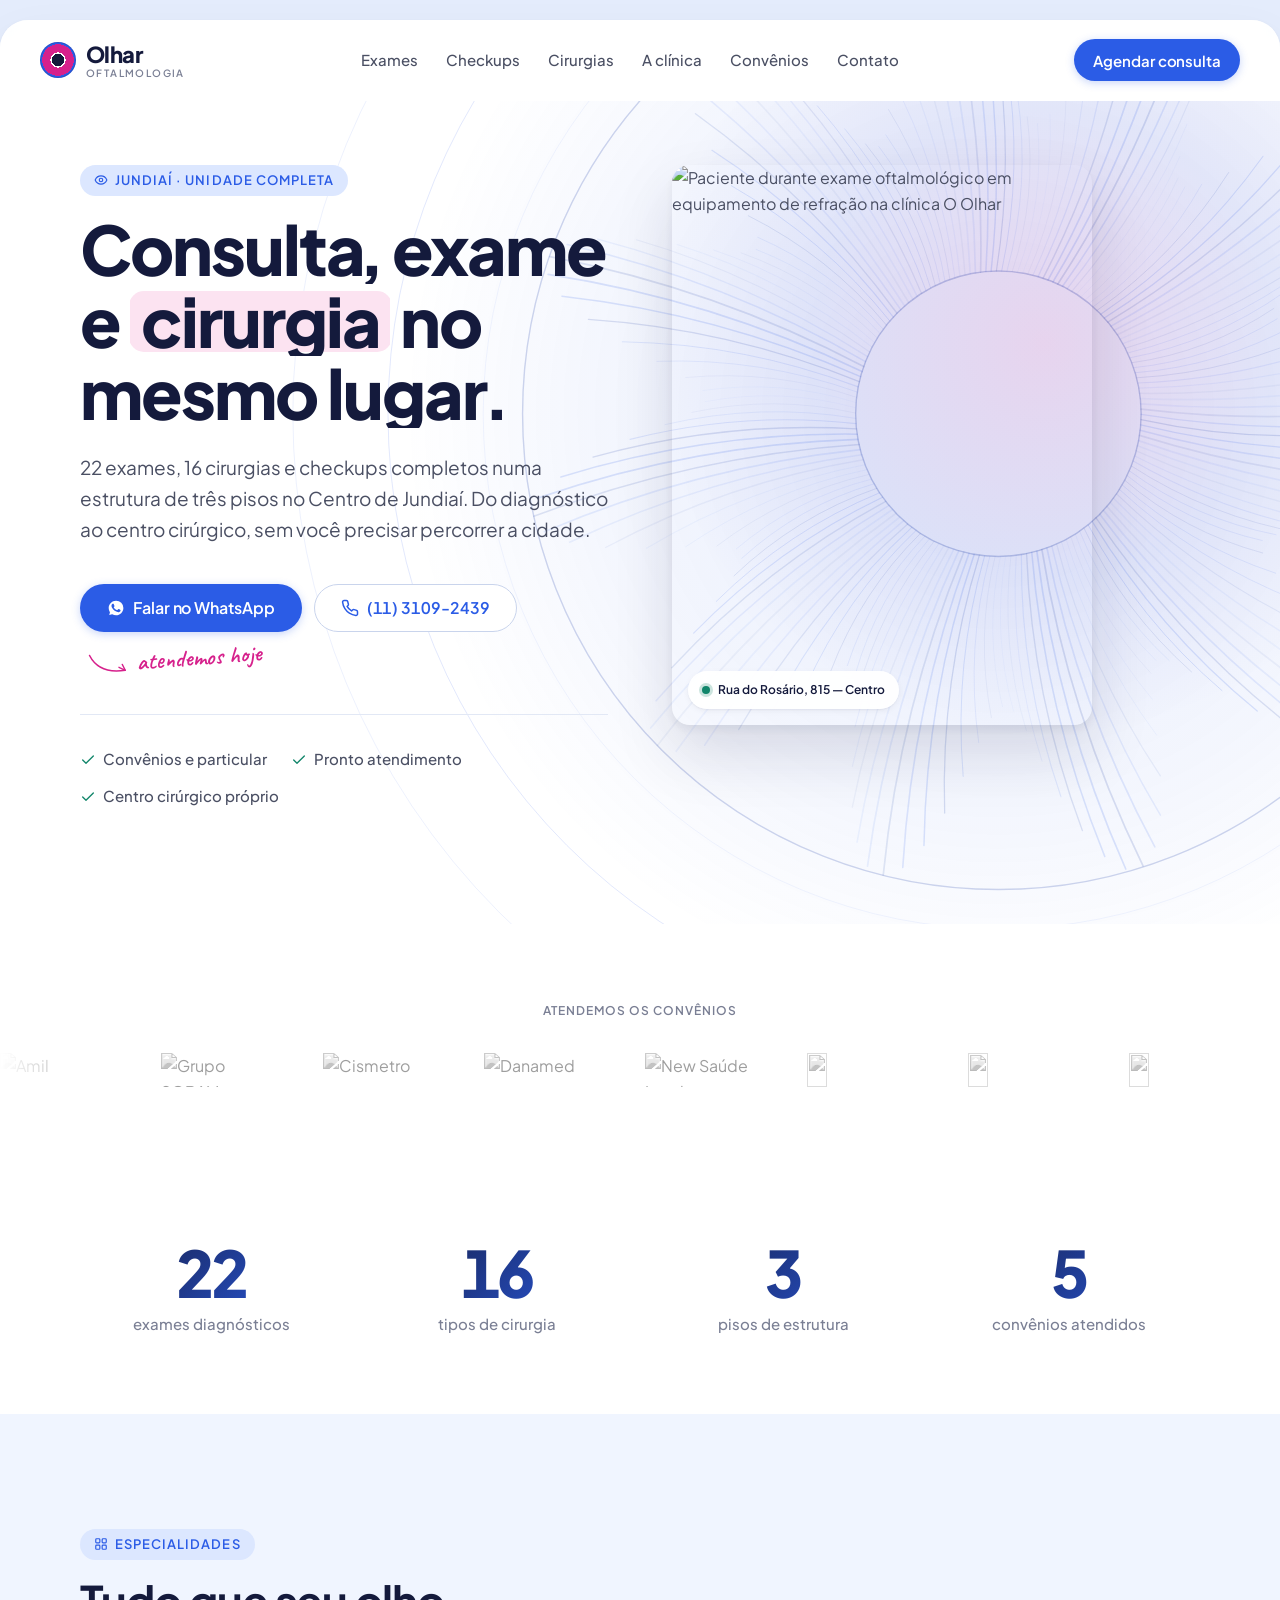
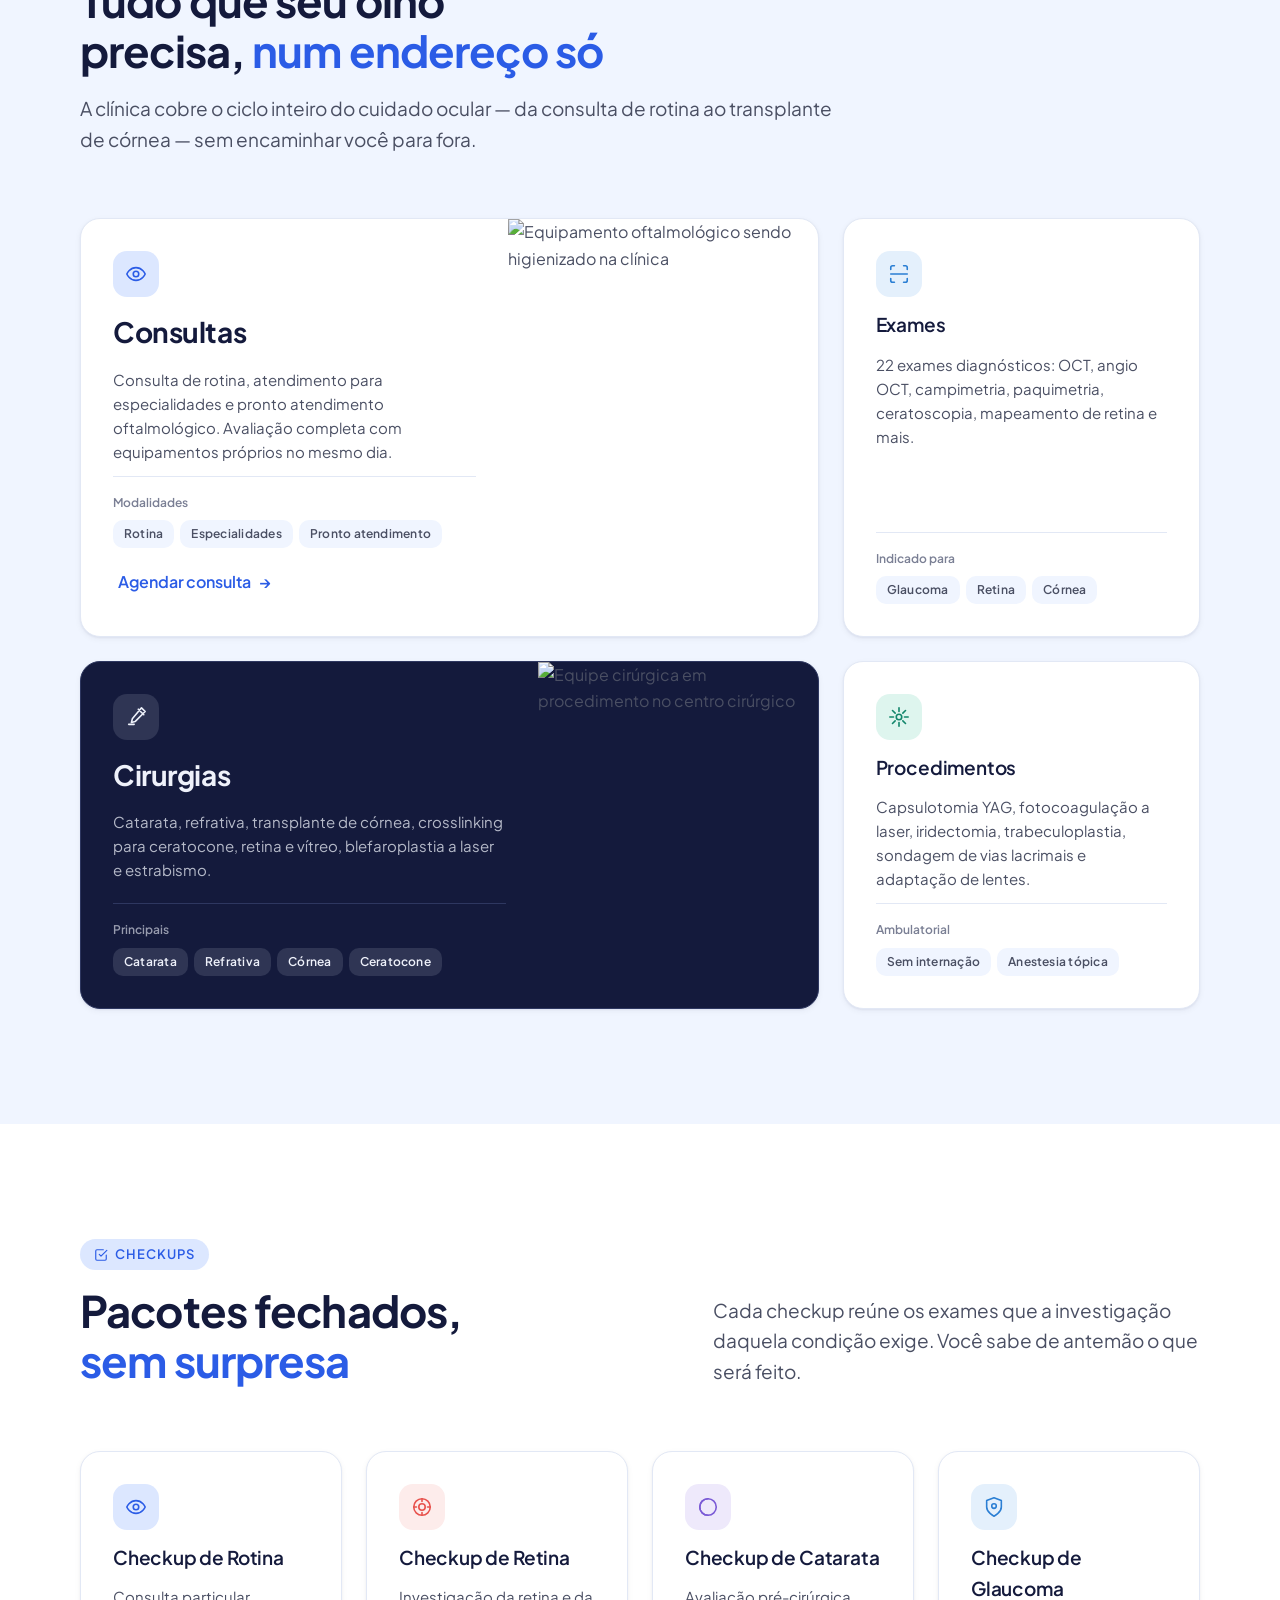
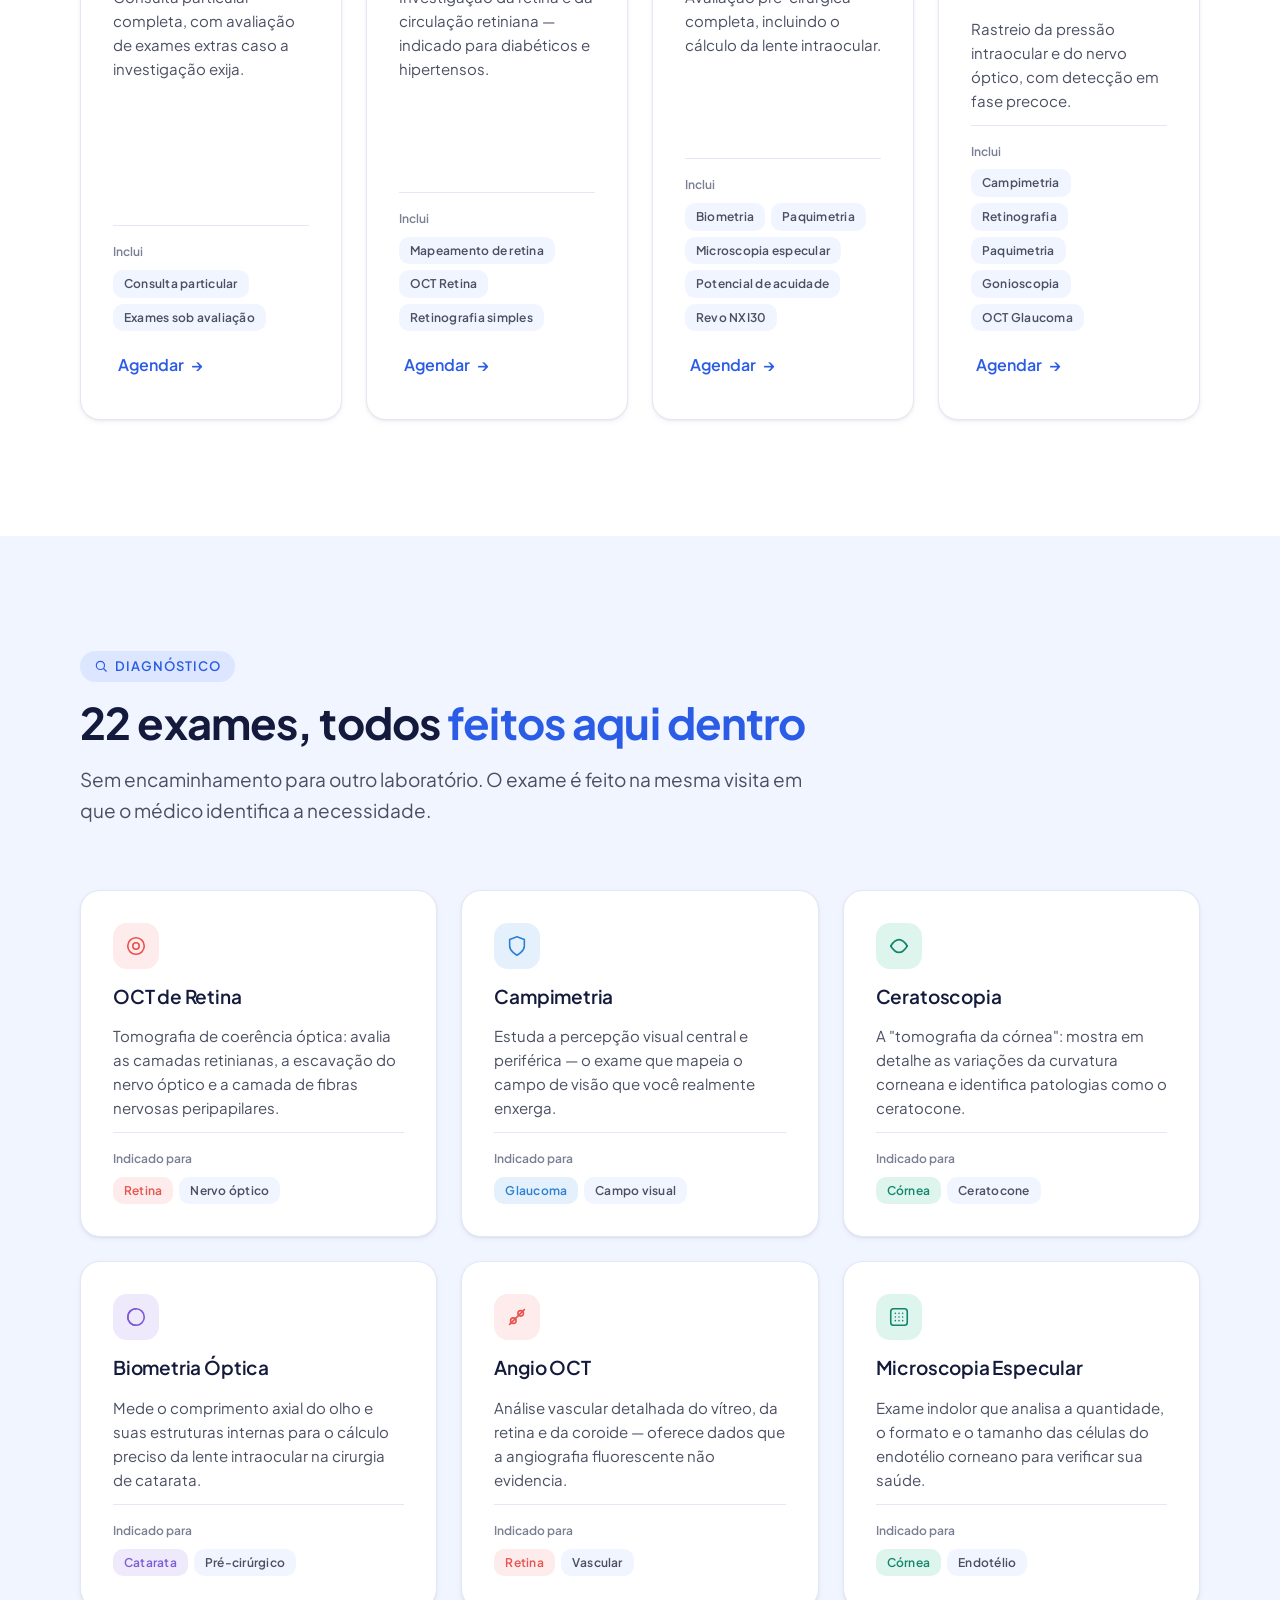
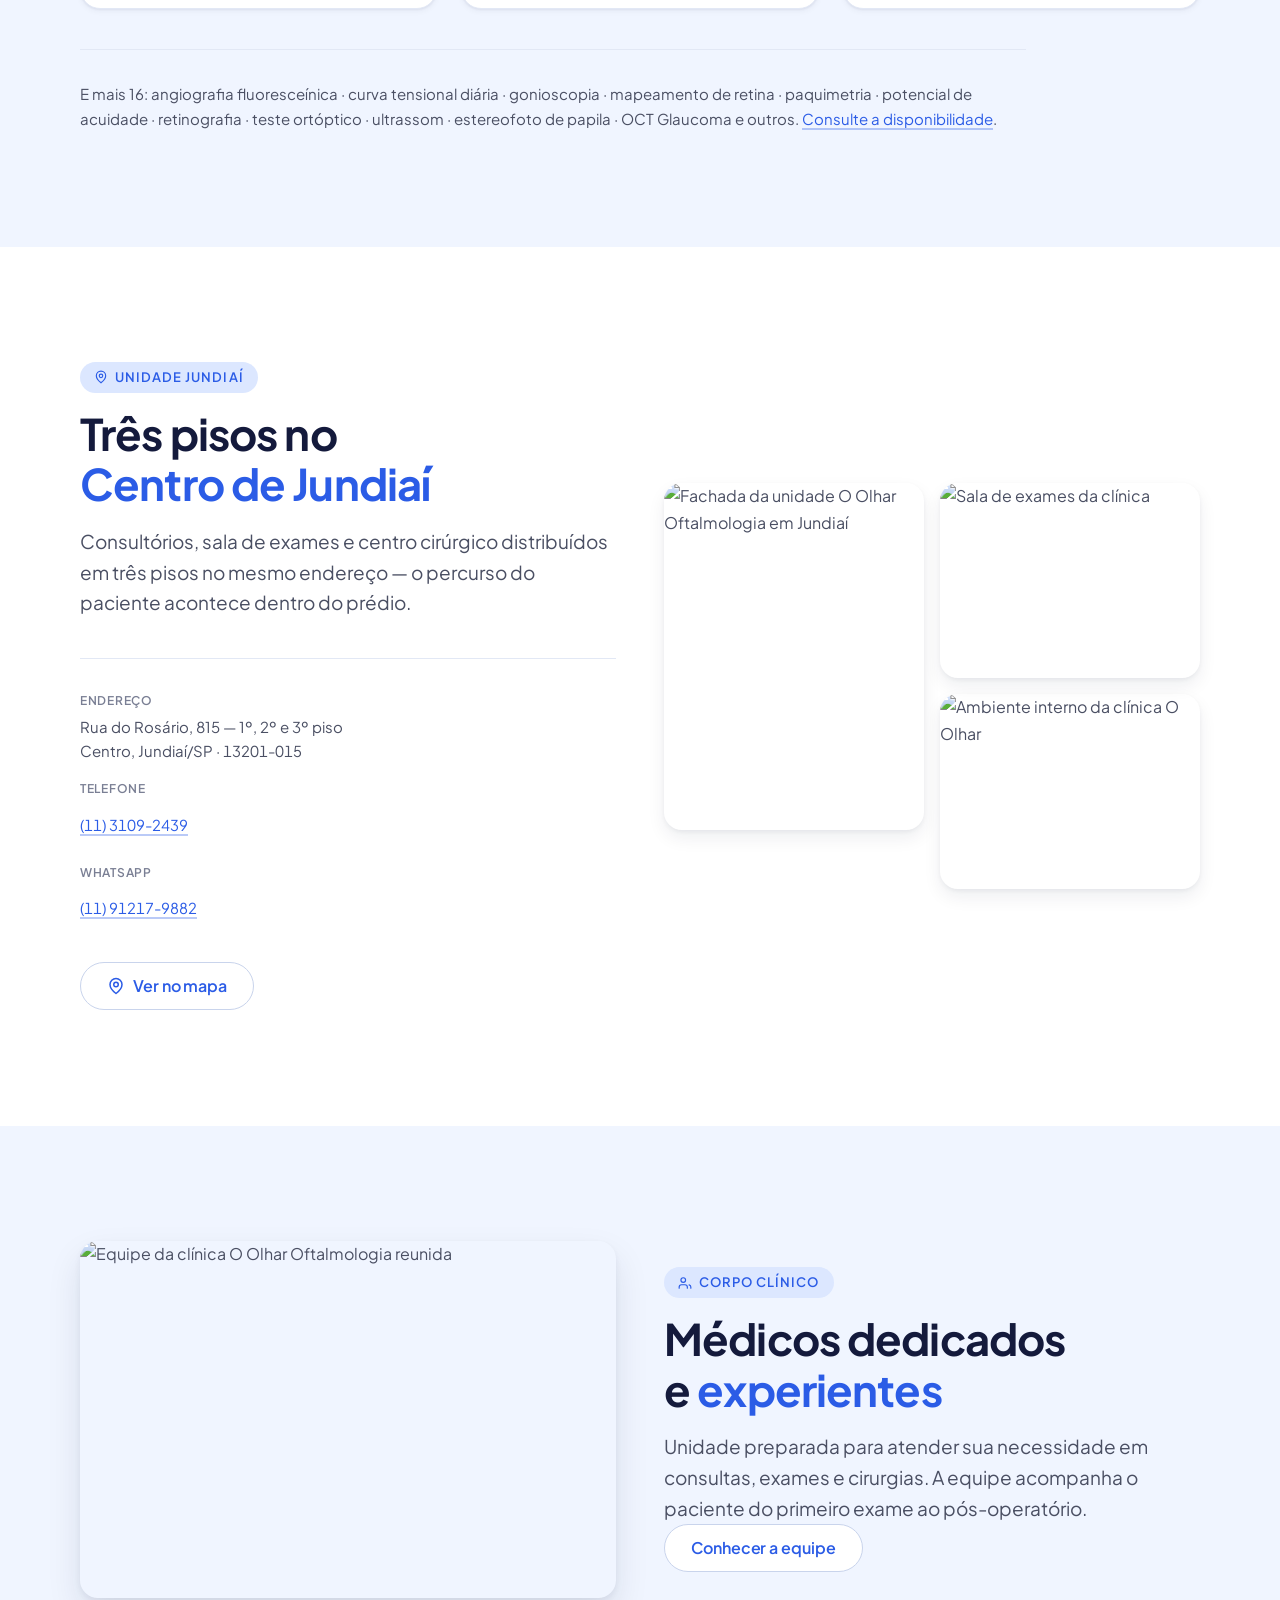
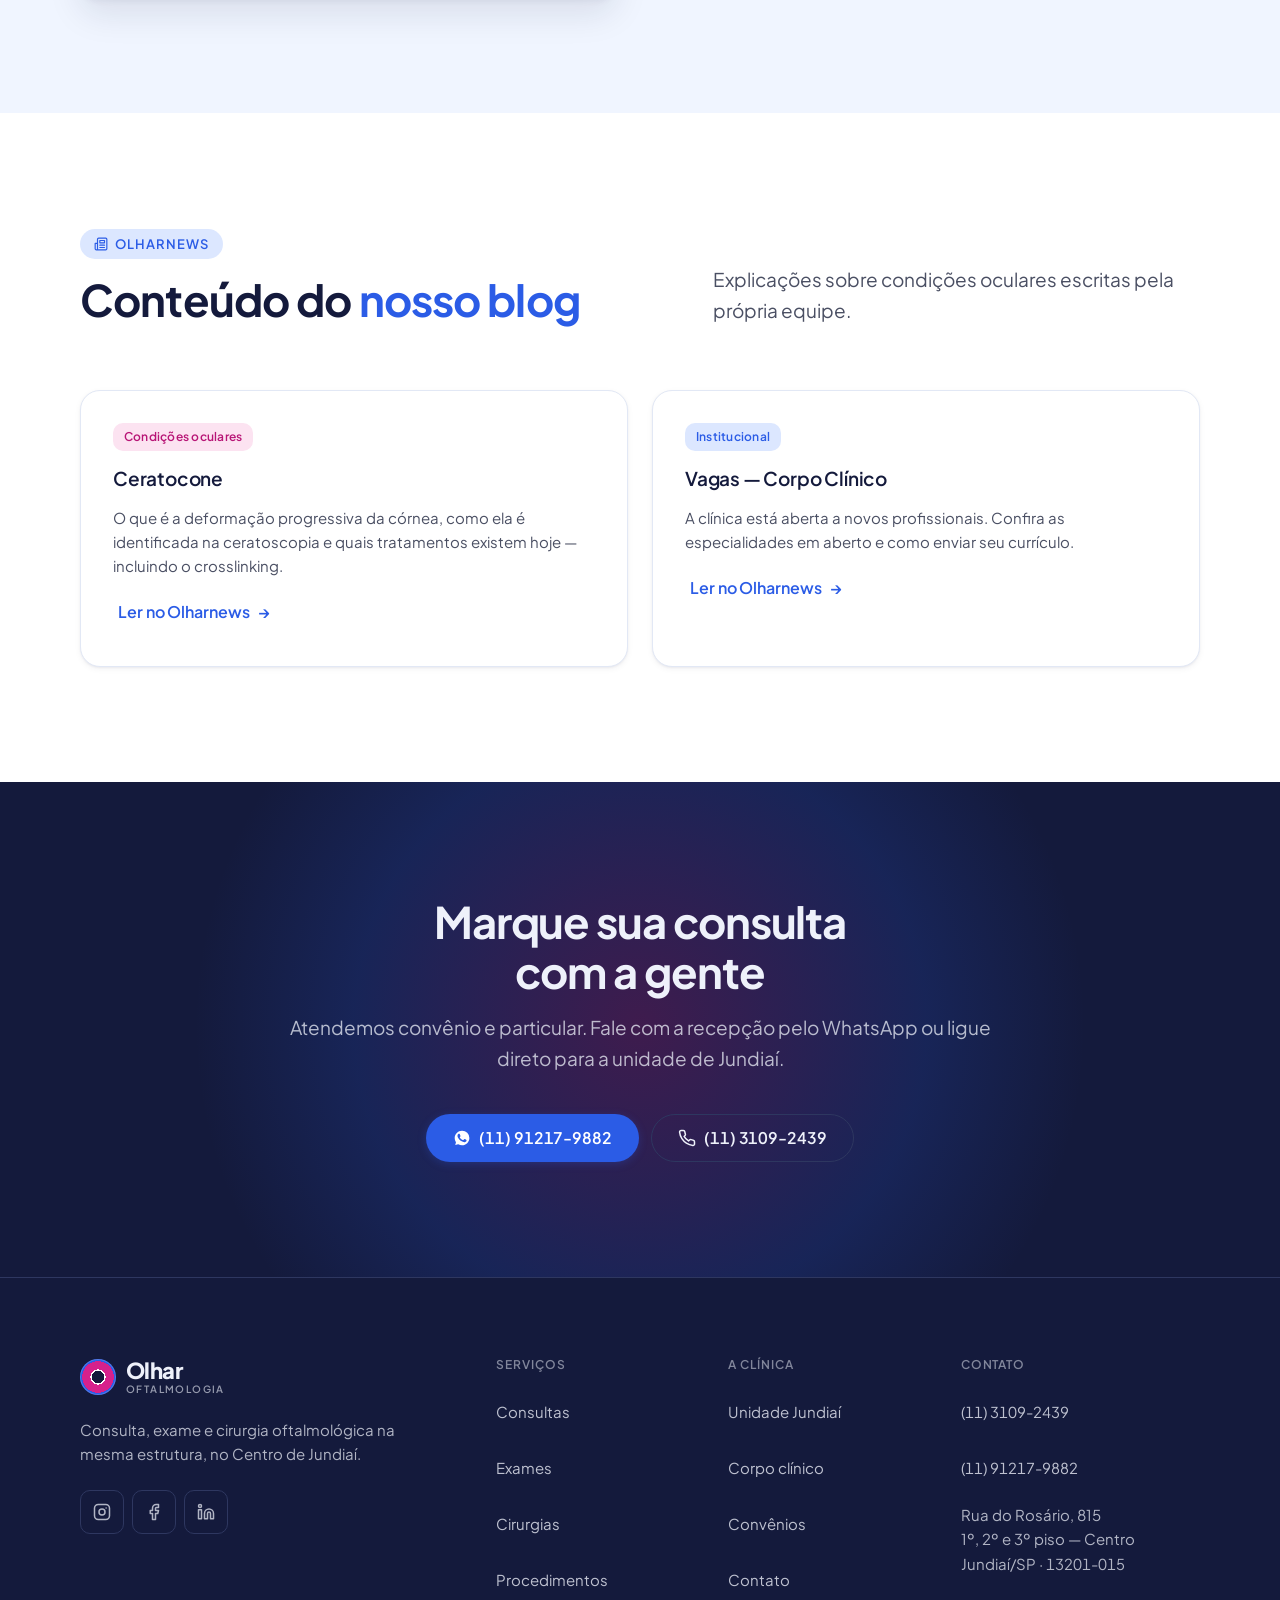
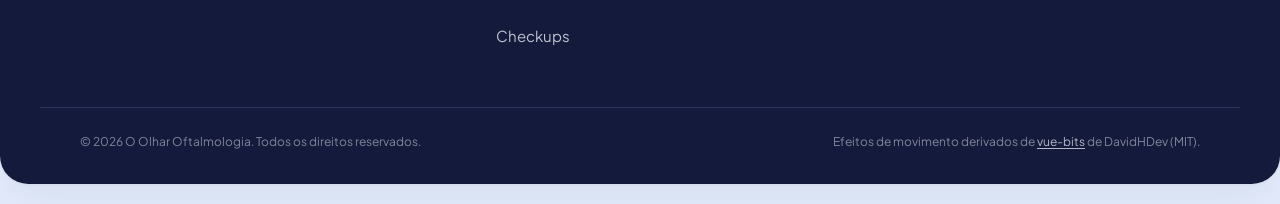
==== commit 5ee25744: "Adiciona animação de background no hero Canvas 2D sem dependências, tema ligado ao ramo e à paleta d" ====
--- a/index.html
+++ b/index.html
@@ -699,5 +699,5 @@
 </div>
 
 <script src="assets/js/main.js" defer></script>
-</body>
+<script defer src="assets/js/hero-anim.js"></script></body>
 </html>
